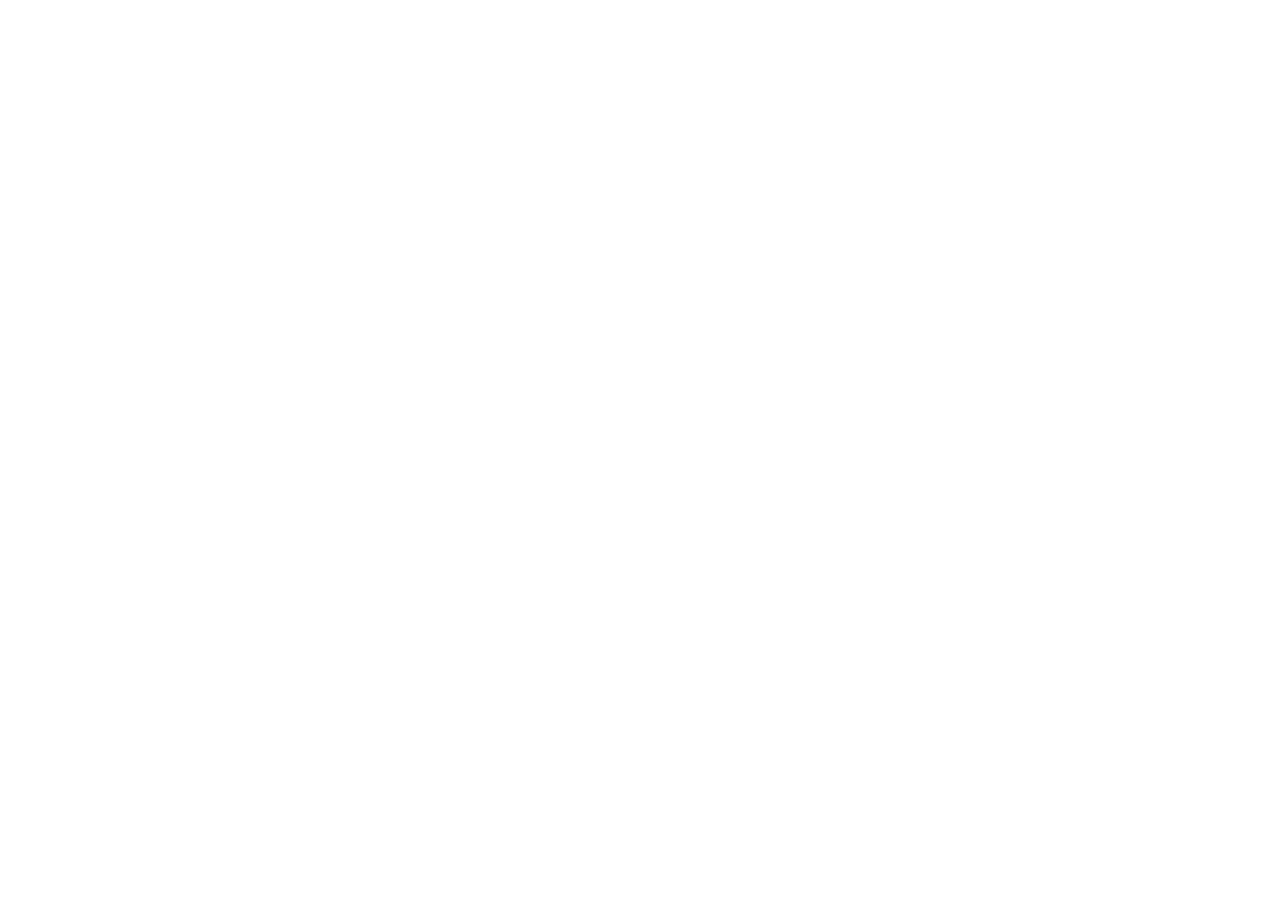
==== bookmarks.html @ f460e65a "Added files" ====
<!DOCTYPE html>
<html lang="en">
<head>
    <meta charset="UTF-8">
    <meta name="viewport" content="width=device-width, initial-scale=1.0">
    <title>Bookmarks</title>
</head>
<body>
    <header></header>
    <main></main>
    <footer></footer>
</body>
</html>
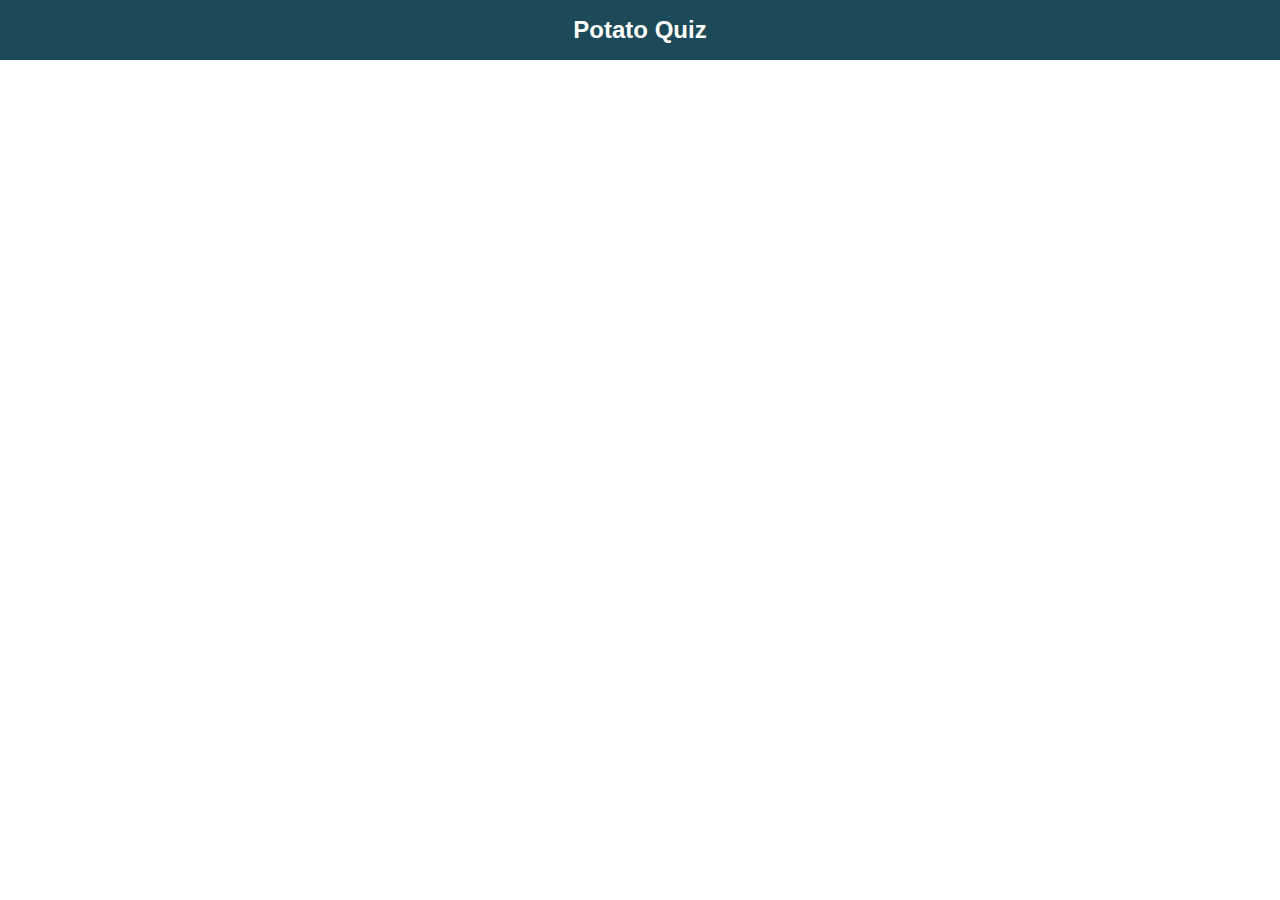
==== commit 2853e9ab: "Added Header" ====
--- a/bookmarks.html
+++ b/bookmarks.html
@@ -3,10 +3,13 @@
 <head>
     <meta charset="UTF-8">
     <meta name="viewport" content="width=device-width, initial-scale=1.0">
+    <link rel="stylesheet" href="./css/styles.css">
     <title>Bookmarks</title>
 </head>
 <body>
-    <header></header>
+    <header>
+        <h1>Potato Quiz</h1>
+    </header>
     <main></main>
     <footer></footer>
 </body>
--- a/css/styles.css
+++ b/css/styles.css
@@ -0,0 +1,15 @@
+@import "./header.css";
+@import "./main.css";
+@import "./footer.css";
+
+:root {
+    --primary-color: rgb(28, 74, 88);
+    --secondary-color: rgb(28, 74, 88);
+    --light: white;
+    --dark: black;
+}
+
+body {
+    margin: 0;
+    font-family: Verdana, Geneva, Tahoma, sans-serif;
+}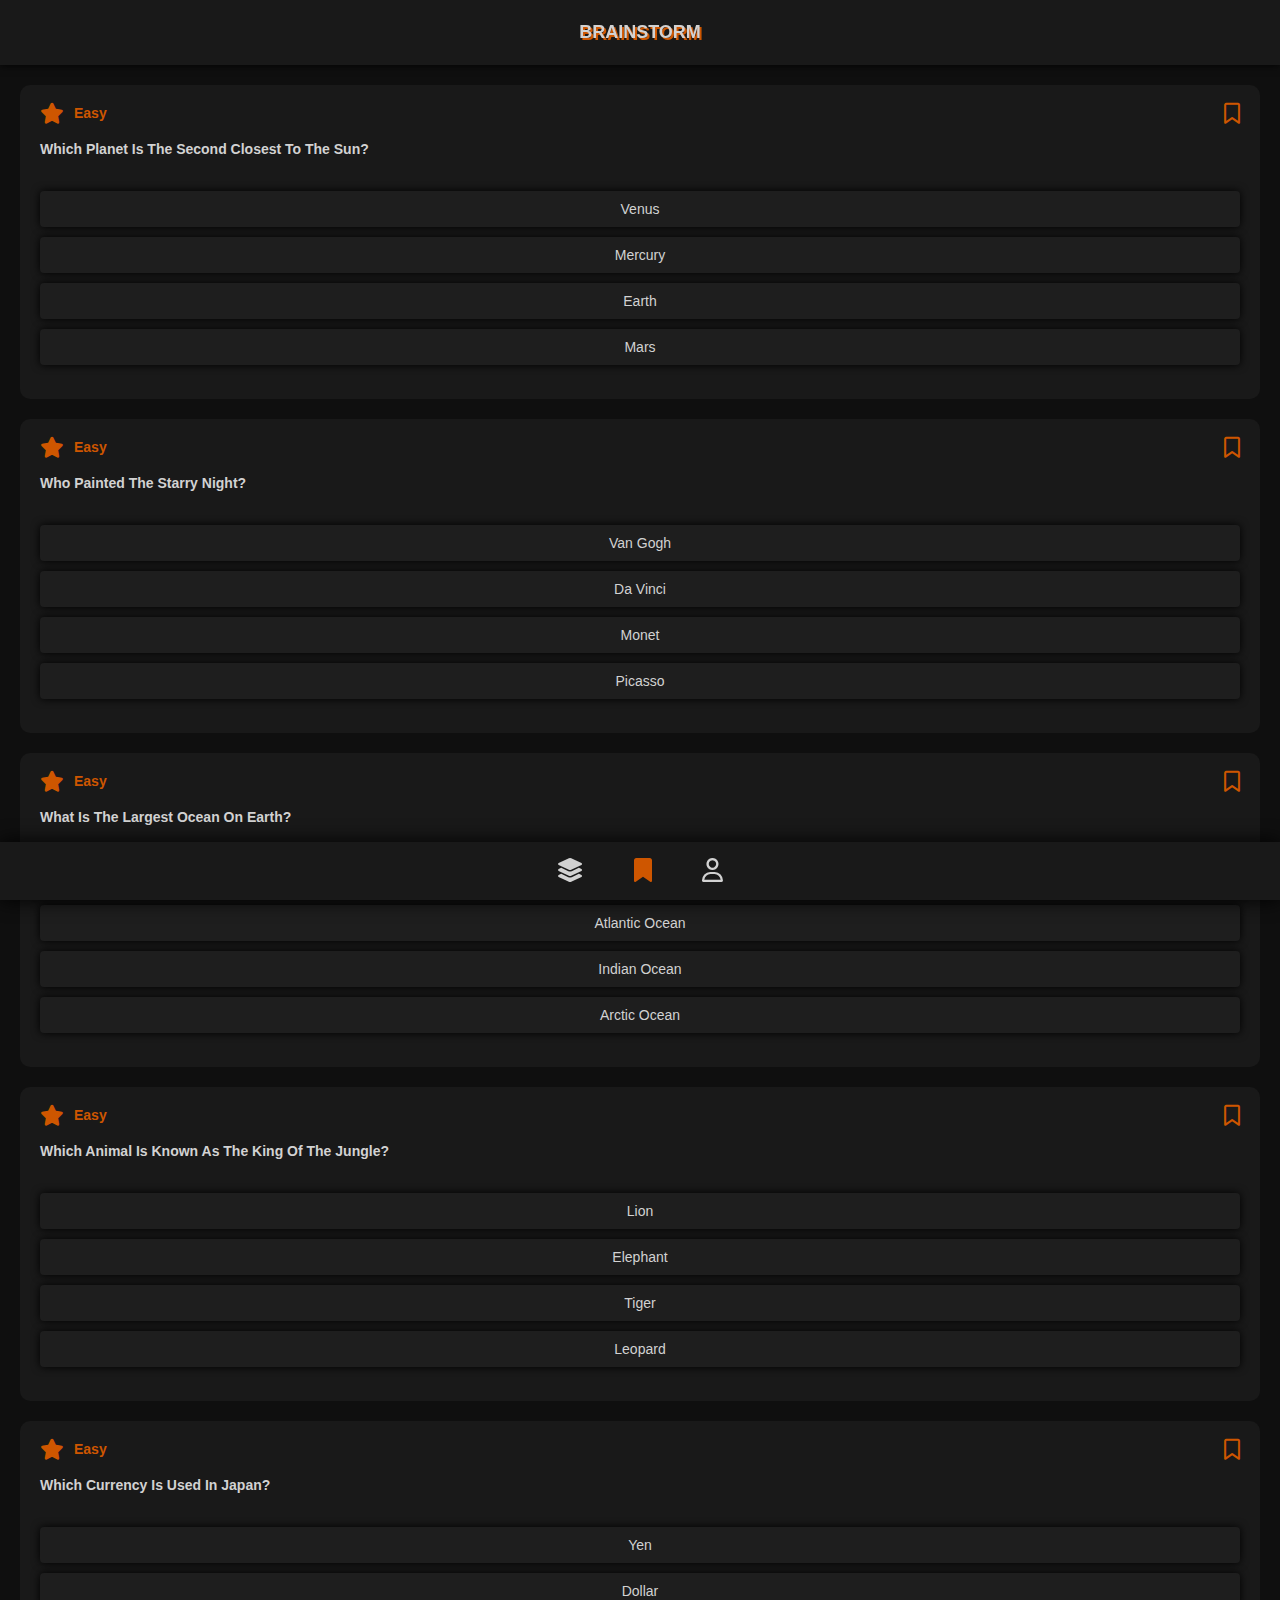
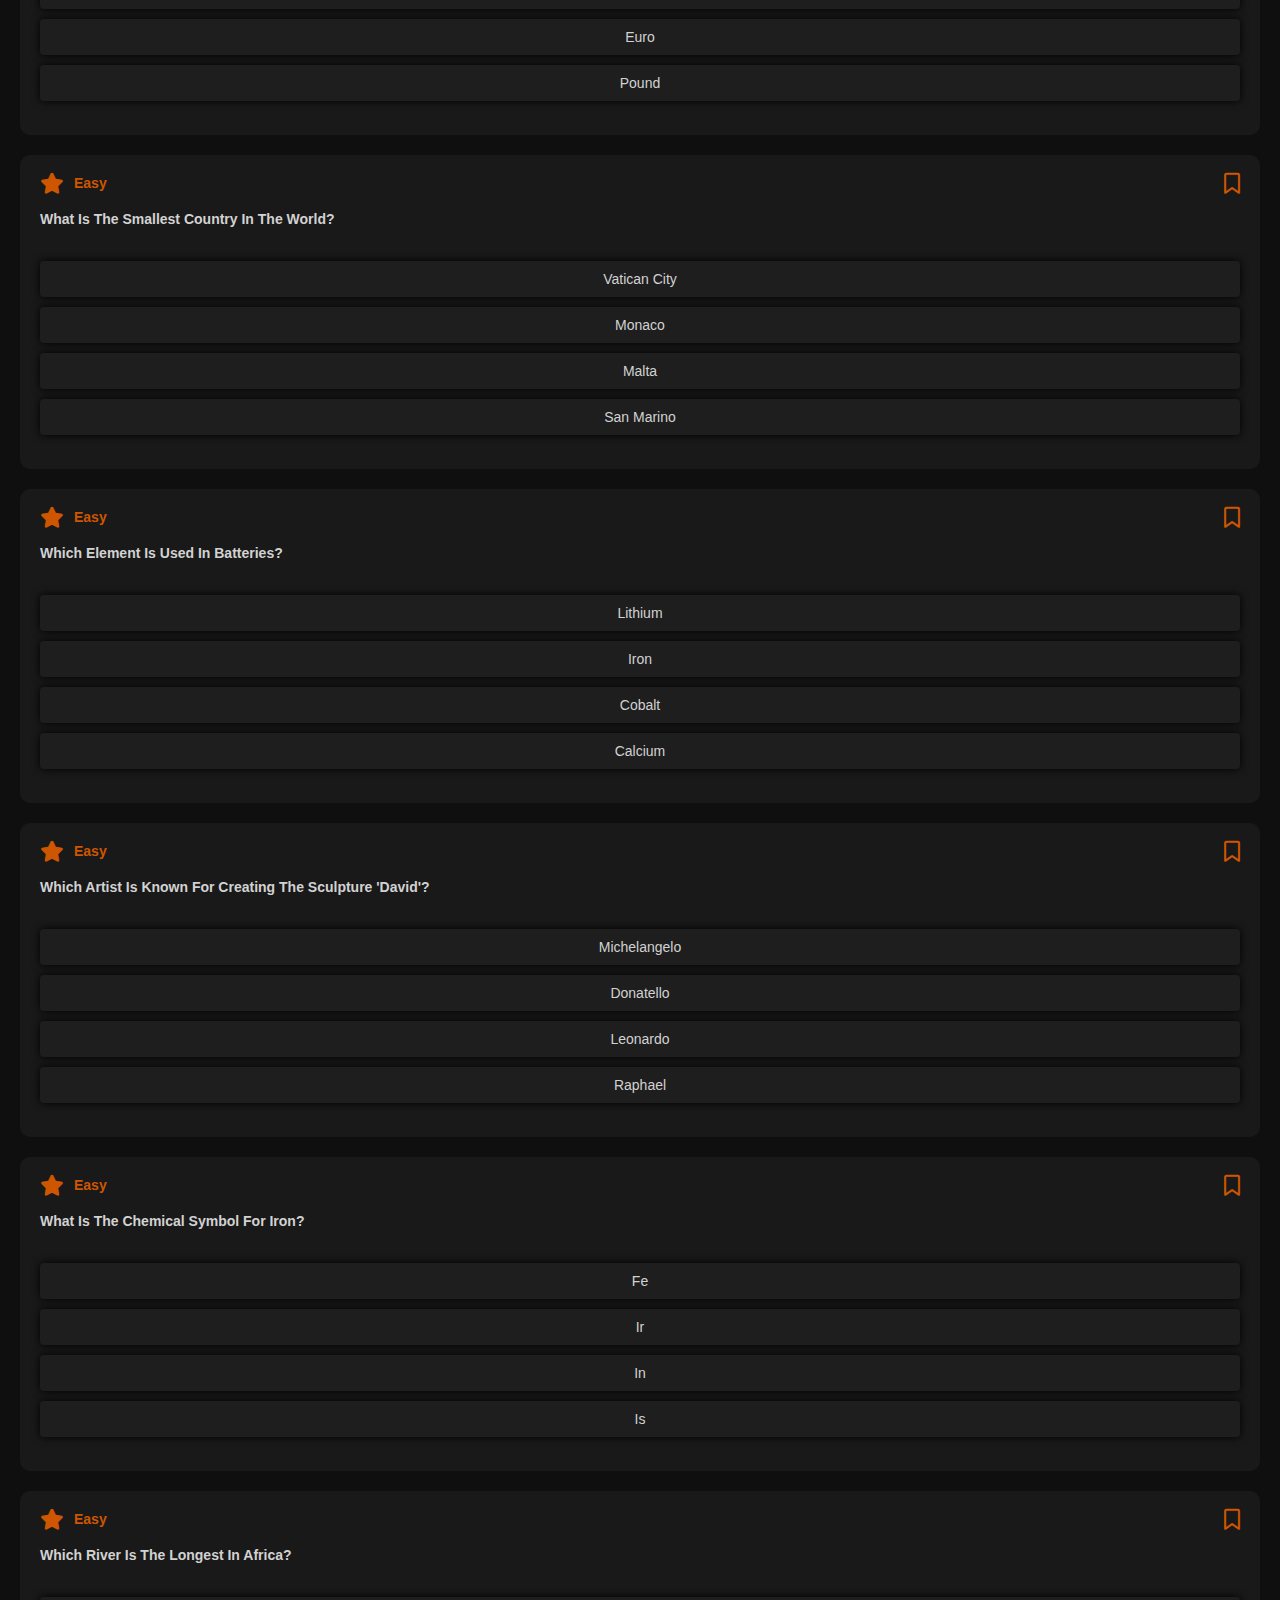
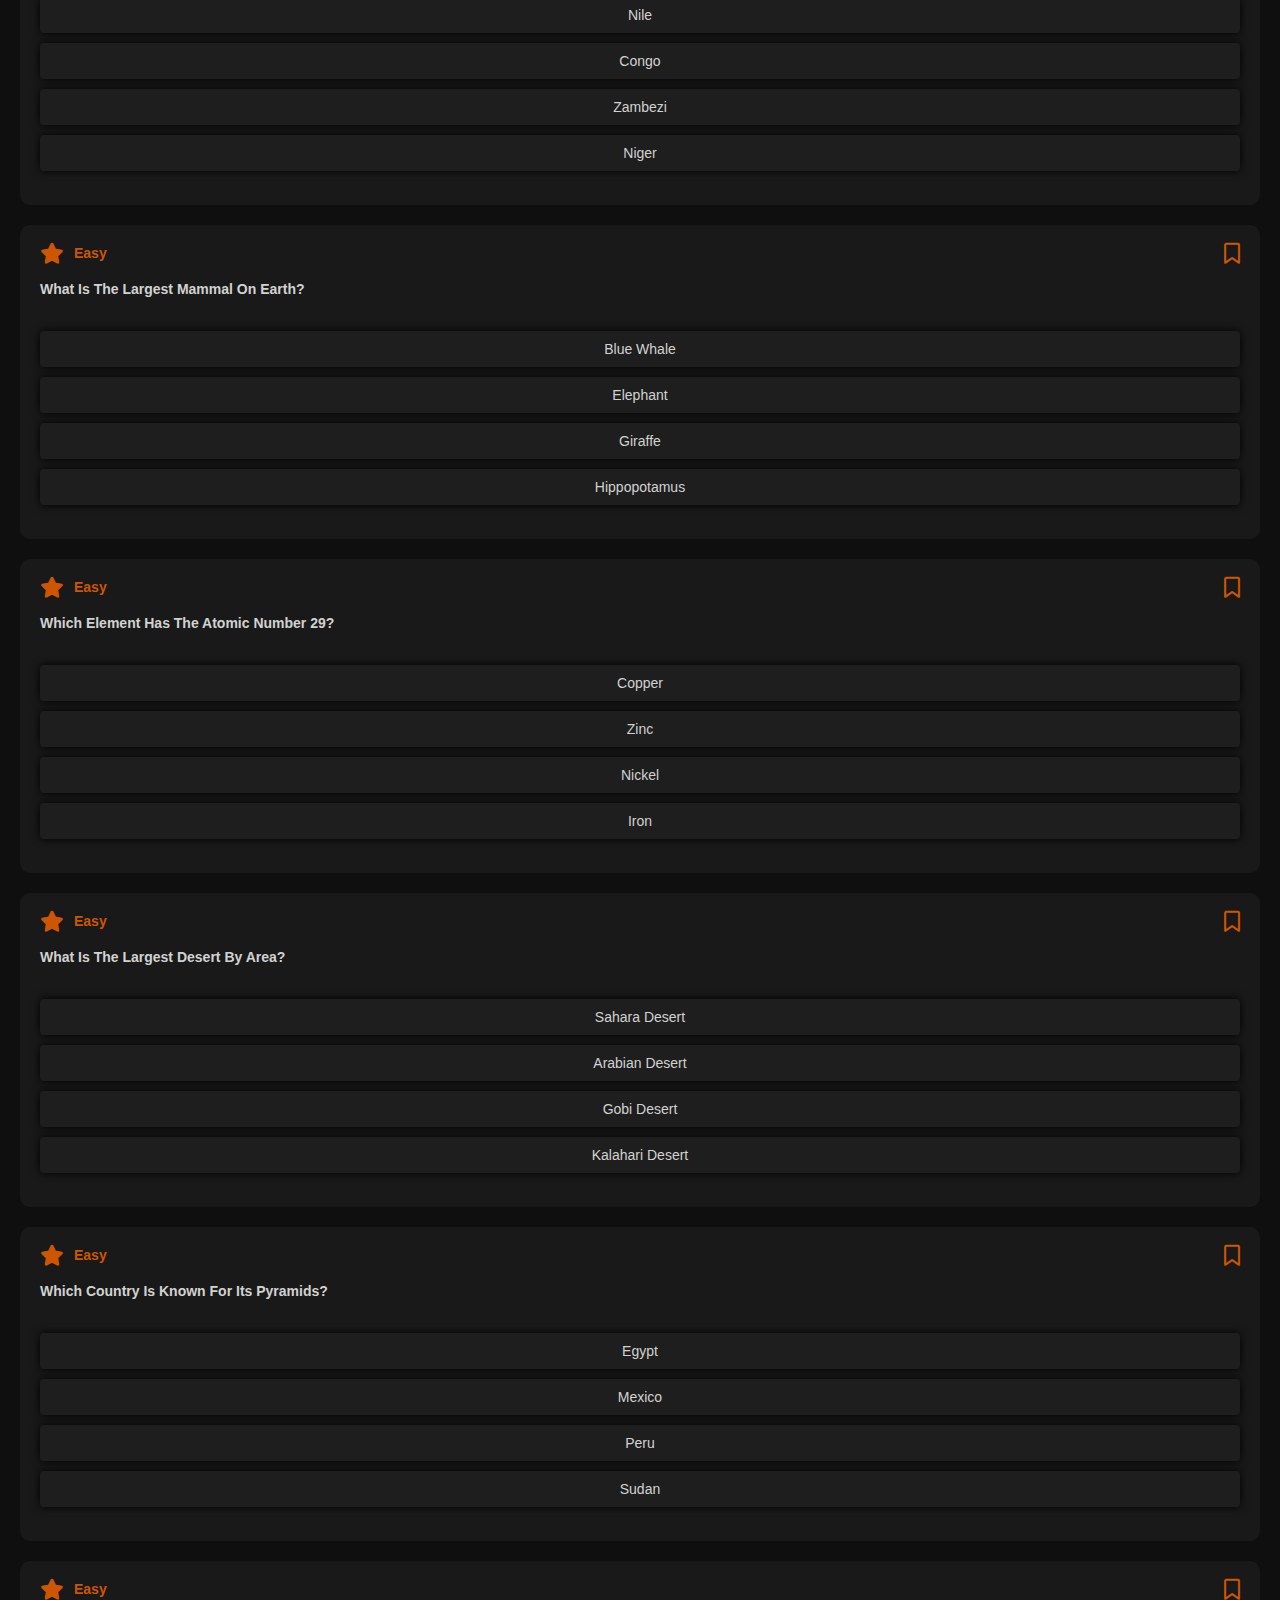
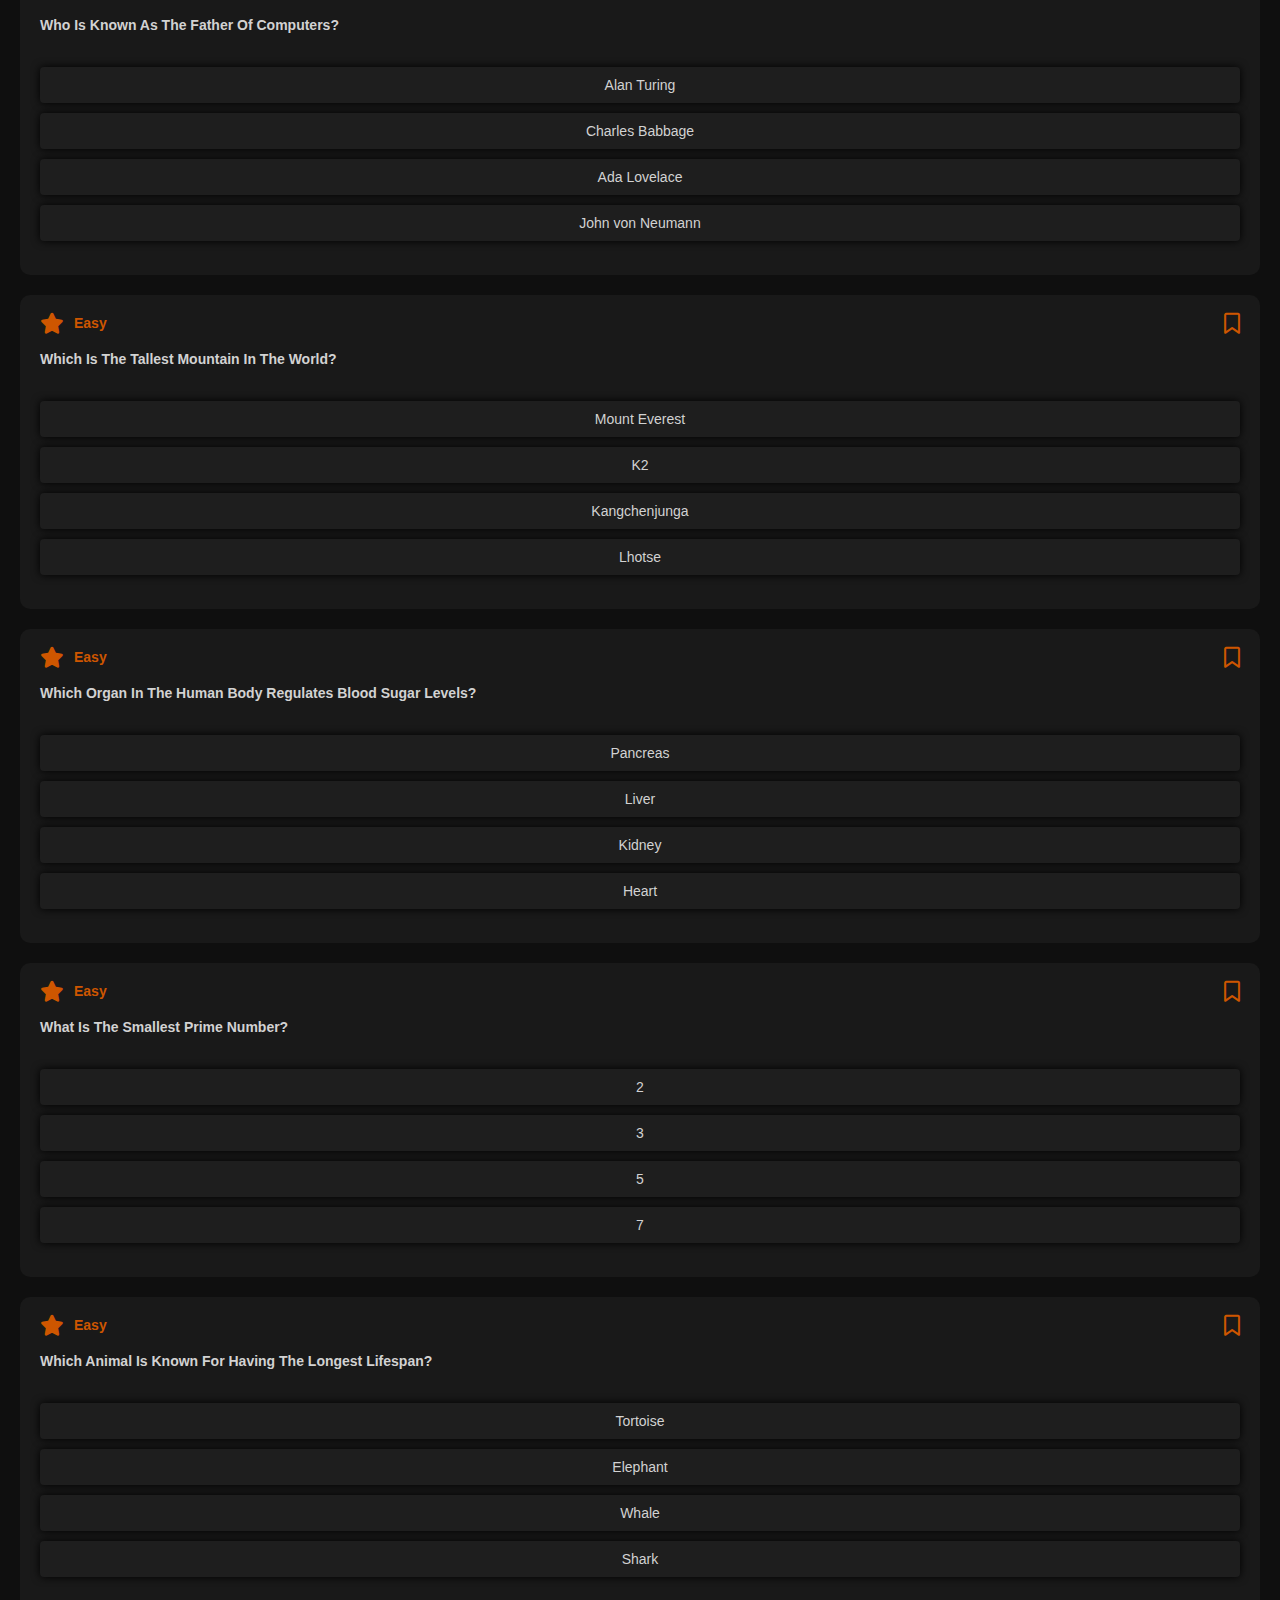
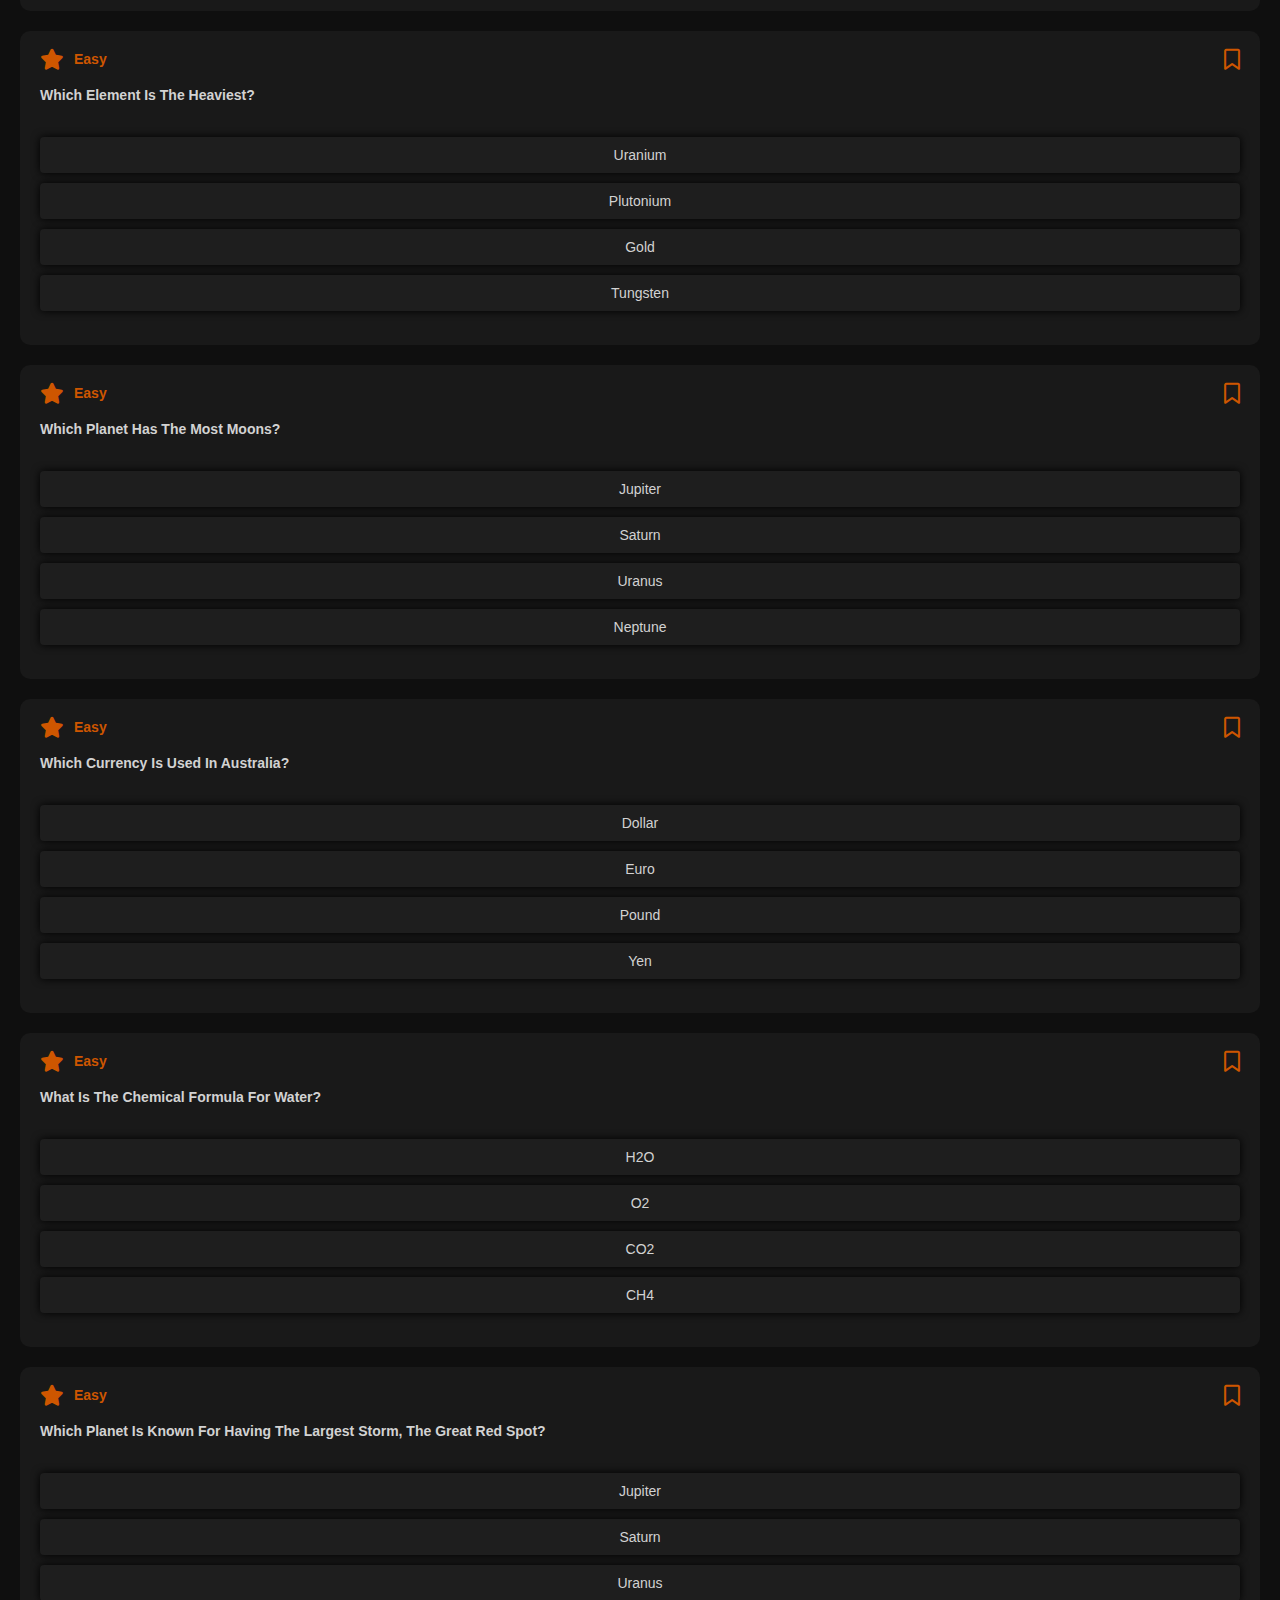
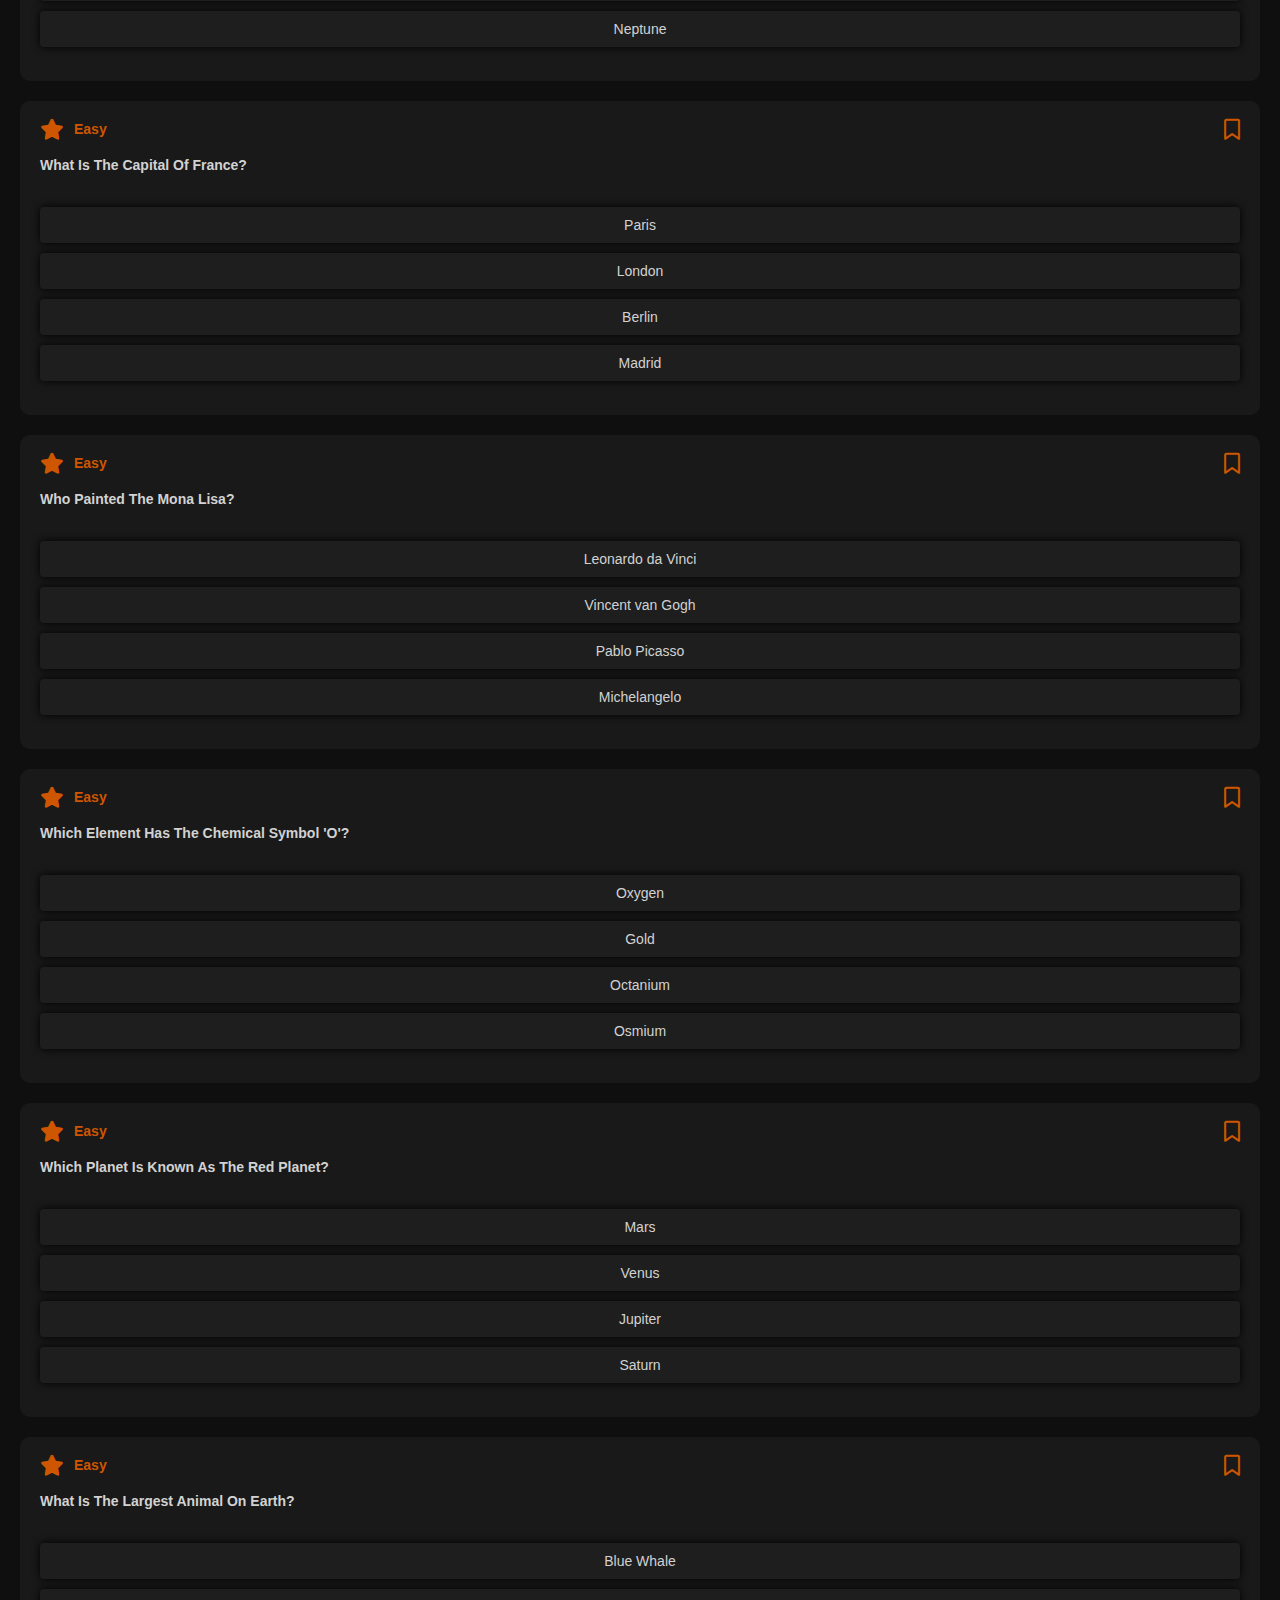
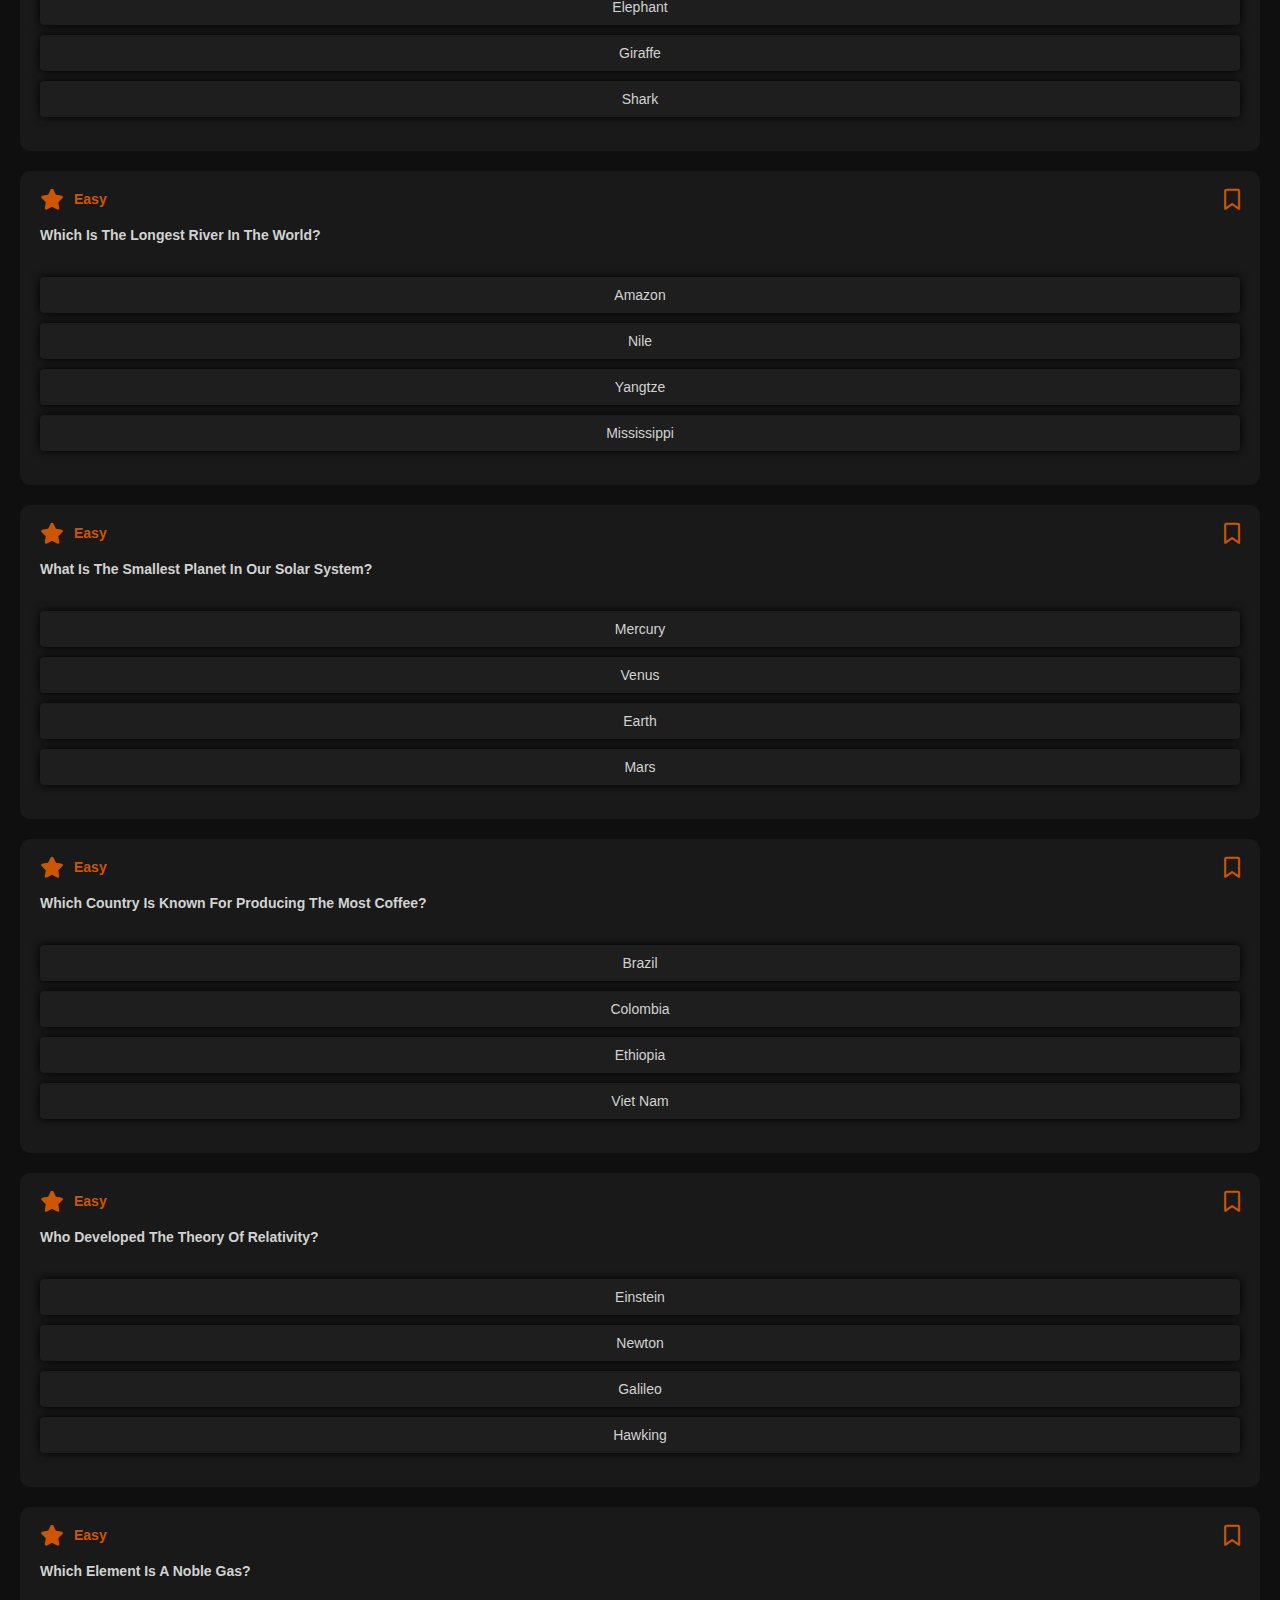
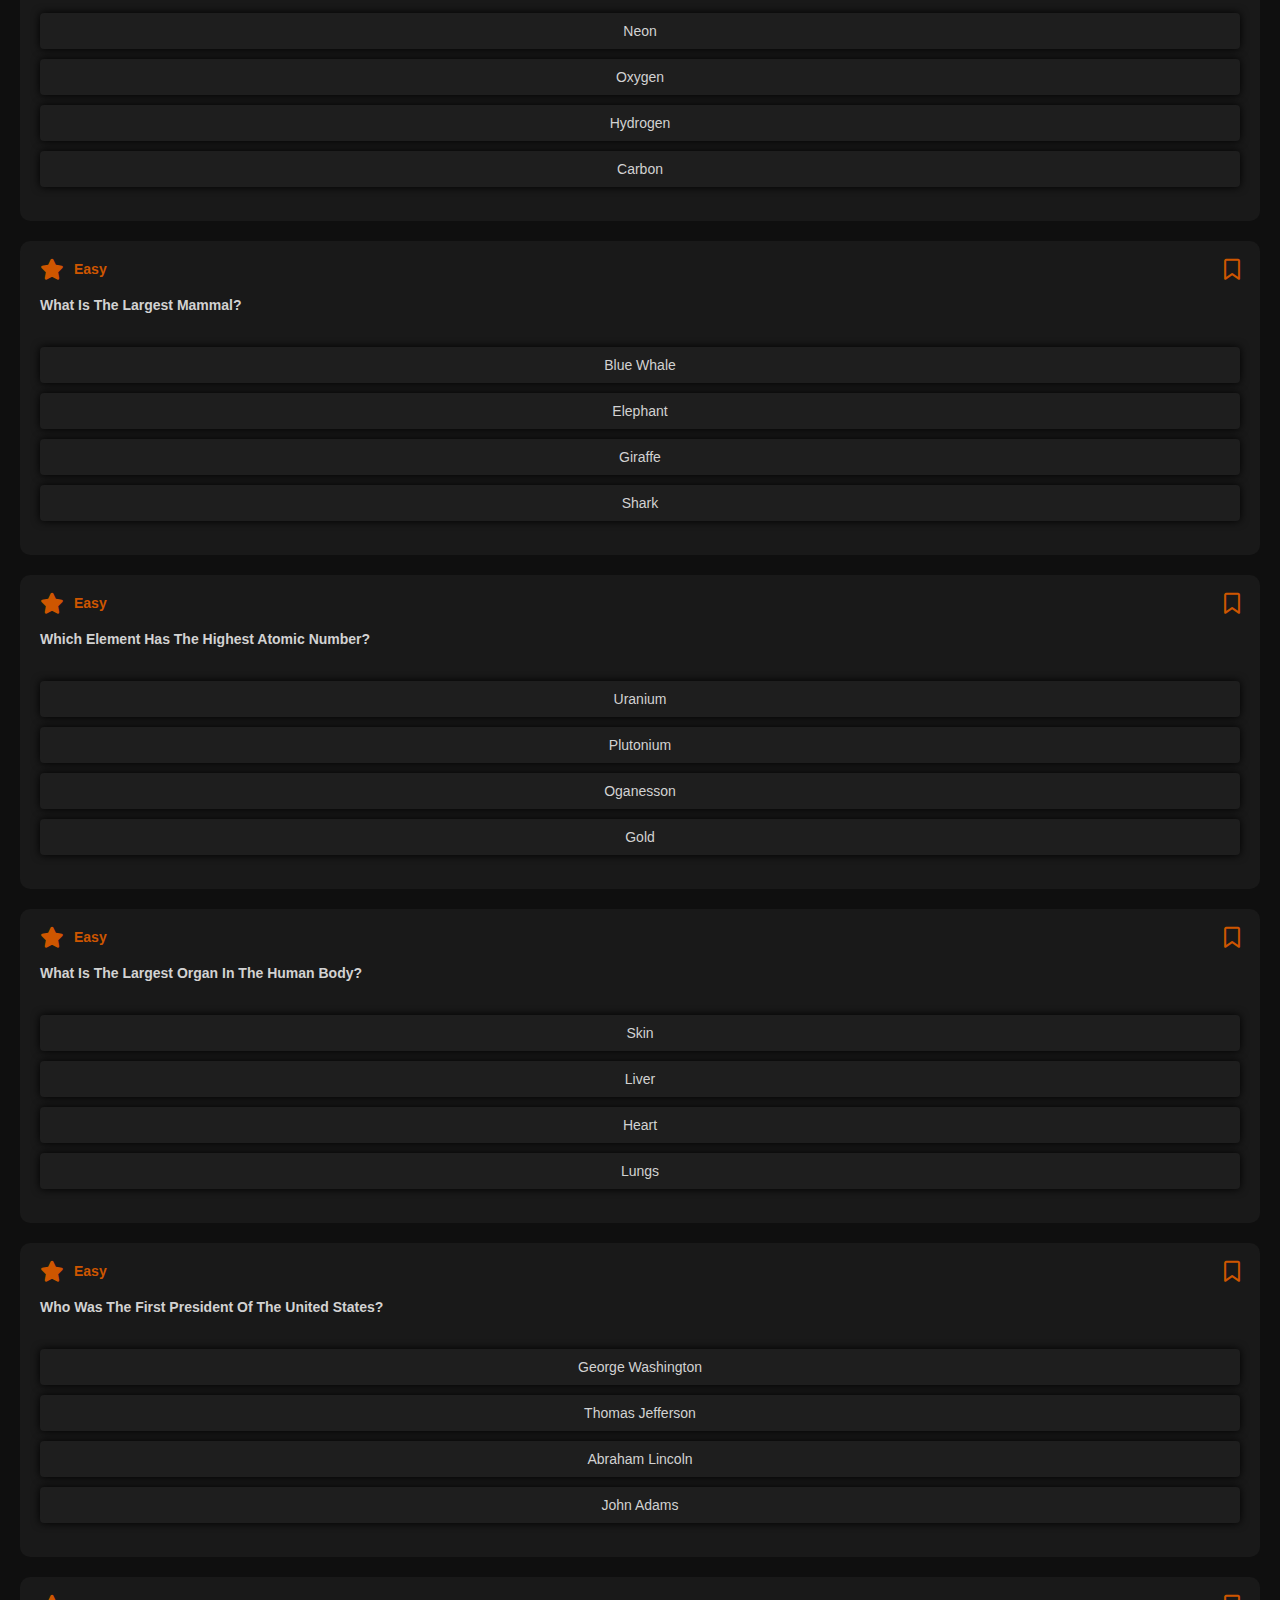
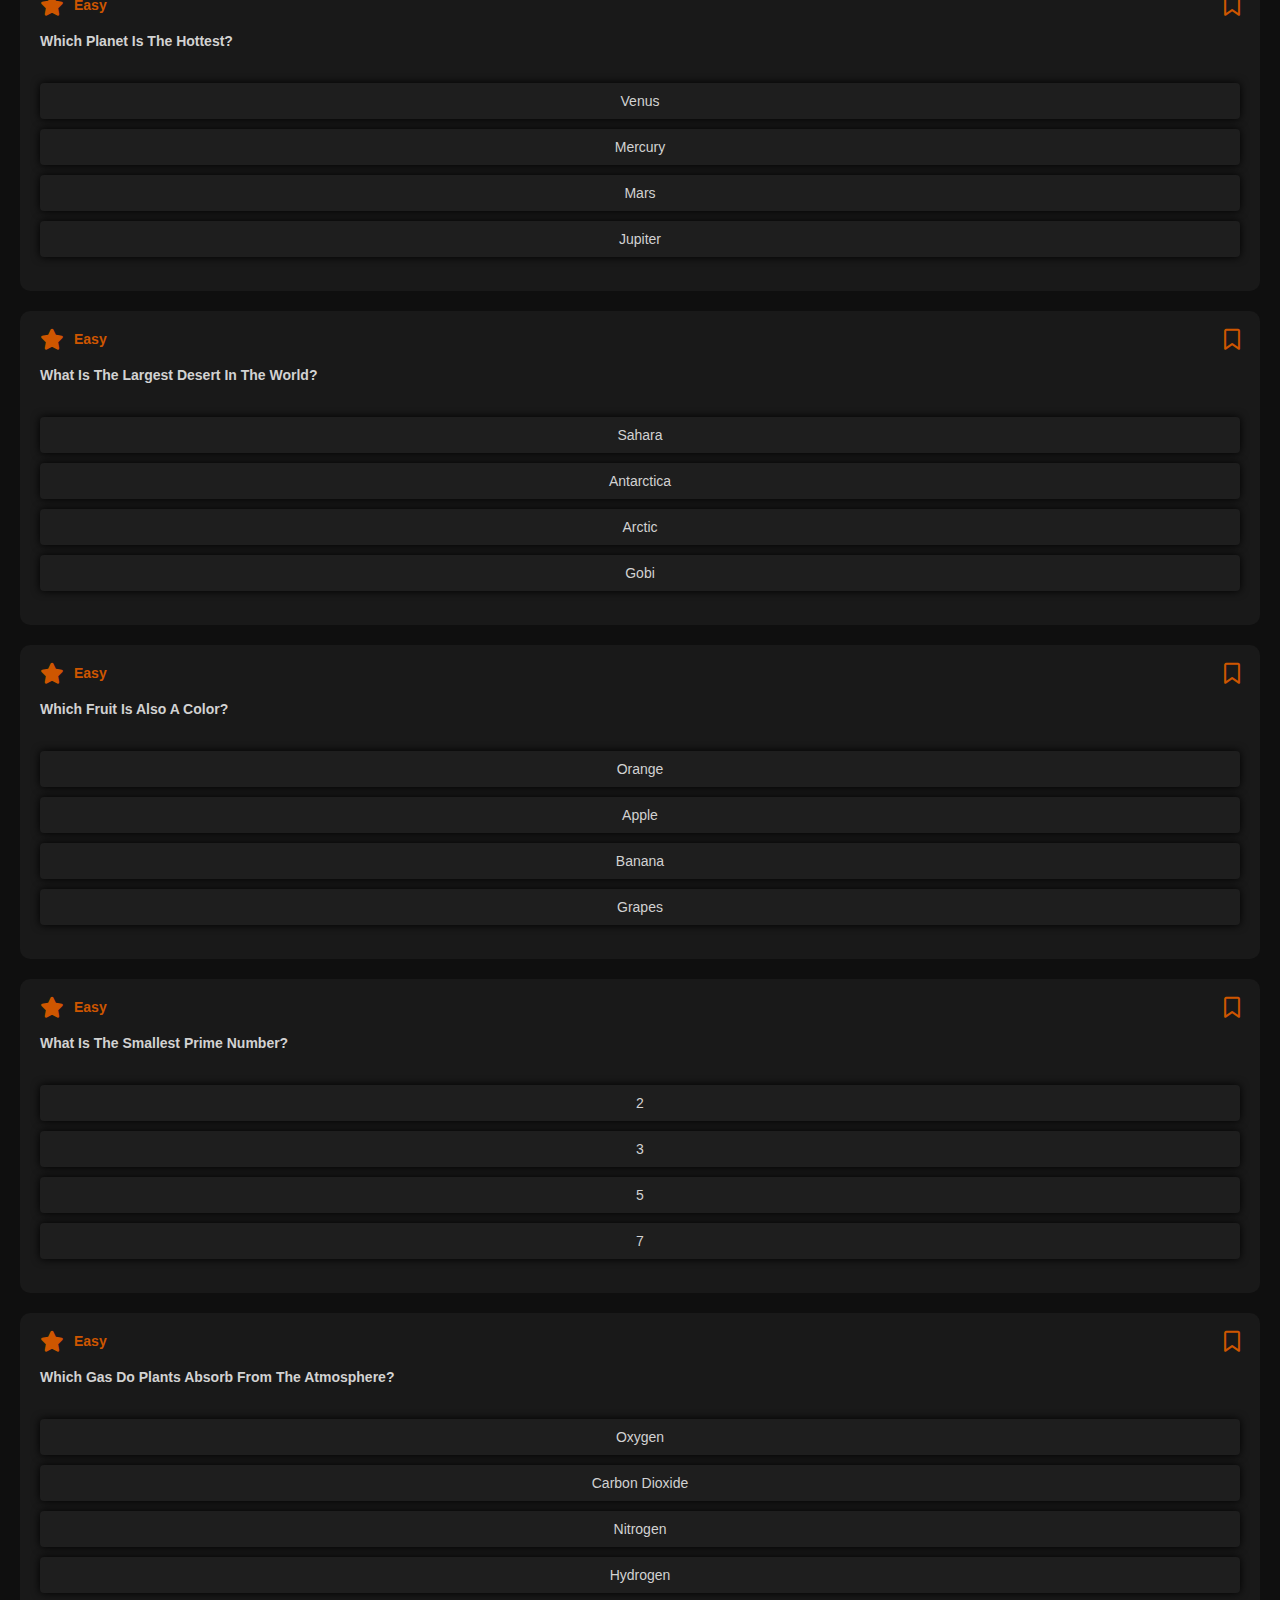
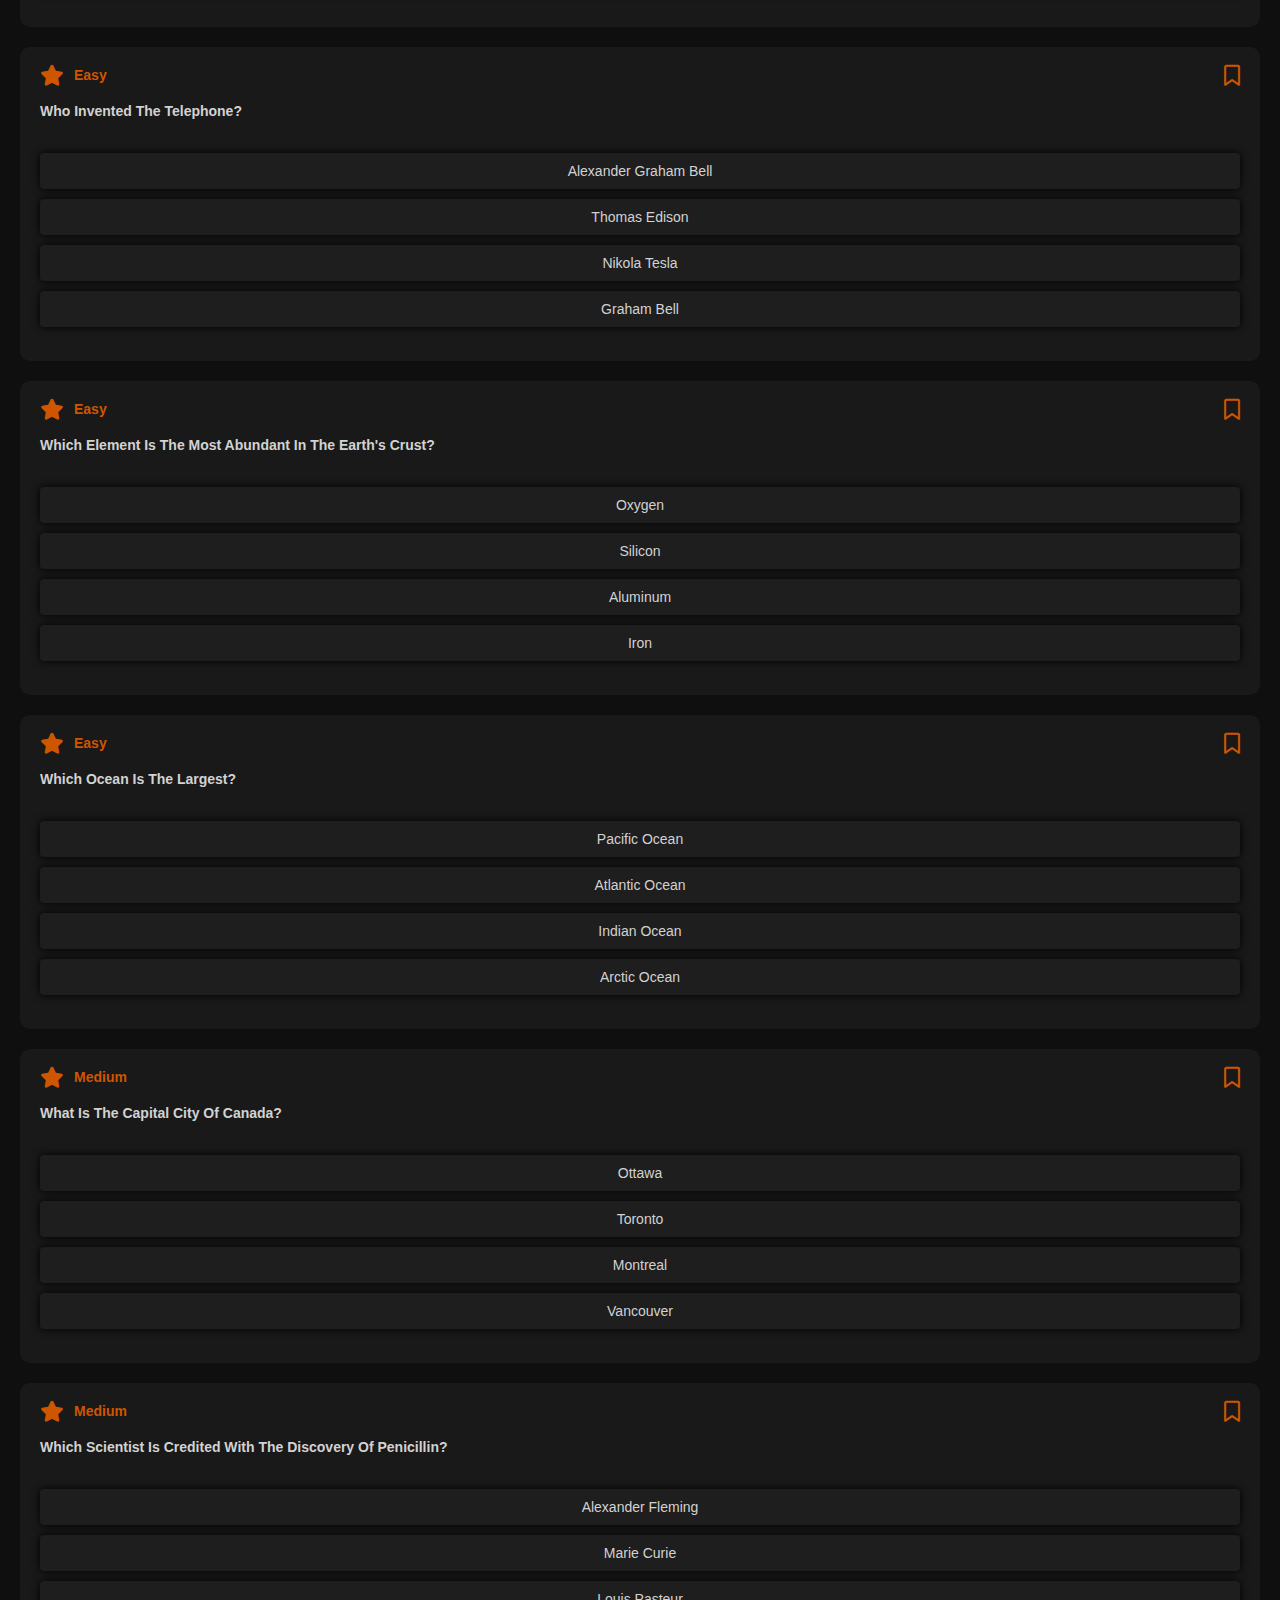
==== commit fbad0119: "Updated css" ====
--- a/bookmarks.html
+++ b/bookmarks.html
@@ -3,14 +3,141 @@
 <head>
     <meta charset="UTF-8">
     <meta name="viewport" content="width=device-width, initial-scale=1.0">
-    <link rel="stylesheet" href="./css/styles.css">
-    <title>Bookmarks</title>
+    <link href="https://cdnjs.cloudflare.com/ajax/libs/font-awesome/6.5.0/css/all.min.css" rel="stylesheet">
+    <link rel="stylesheet" href="./styles.css">
+    <title>Potato Quiz</title>
 </head>
+
 <body>
     <header>
-        <h1>Potato Quiz</h1>
+        <h1>Brainstorm</h1>
     </header>
-    <main></main>
-    <footer></footer>
+    <main>
+        <section class="card">
+            <h2 class="card-title">Which potato dish is the most popular worldwide?</h2>
+            <p class="card-bookmark-button">
+                <i class="fa-regular fa-bookmark fa-2x" style="color: #ffffff;"></i>
+            </p>
+            <ul class="card-answers">
+                <li class="answer">Mashed Potatoes</li>
+                <li class="answer">French Fries</li>
+                <li class="answer">Baked Potatoes</li>
+                <li class="answer">Potato Salad</li>
+            </ul>
+            <p class="correct-answer">French Fries</p>
+            <p class="card-answer-button">Show Answer</p>
+        </section>
+        
+        <section class="card">
+            <h2 class="card-title">What is the largest type of potato grown?</h2>
+            <p class="card-bookmark-button">
+                <i class="fa-regular fa-bookmark fa-2x" style="color: #ffffff;"></i>
+            </p>
+            <ul class="card-answers">
+                <li class="answer">King Edward</li>
+                <li class="answer">Russet</li>
+                <li class="answer">Yukon Gold</li>
+                <li class="answer">Sweet Potato</li>
+            </ul>
+            <p class="correct-answer">Russet</p>
+            <p class="card-answer-button">Show Answer</p>
+        </section>
+        
+        <section class="card">
+            <h2 class="card-title">Which country consumes the most potatoes per person?</h2>
+            <p class="card-bookmark-button">
+                <i class="fa-regular fa-bookmark fa-2x" style="color: #ffffff;"></i>
+            </p>
+            <ul class="card-answers">
+                <li class="answer">China</li>
+                <li class="answer">Germany</li>
+                <li class="answer">Belarus</li>
+                <li class="answer">United States</li>
+            </ul>
+            <p class="correct-answer">Belarus</p>
+            <p class="card-answer-button">Show Answer</p>
+        </section>
+        
+        <section class="card">
+            <h2 class="card-title">What is a potato's primary nutrient?</h2>
+            <p class="card-bookmark-button">
+                <i class="fa-regular fa-bookmark fa-2x" style="color: #ffffff;"></i>
+            </p>
+            <ul class="card-answers">
+                <li class="answer">Carbohydrates</li>
+                <li class="answer">Protein</li>
+                <li class="answer">Fats</li>
+                <li class="answer">Vitamins</li>
+            </ul>
+            <p class="correct-answer">Carbohydrates</p>
+            <p class="card-answer-button">Show Answer</p>
+        </section>
+        
+        <section class="card">
+            <h2 class="card-title">How long does it take to grow a potato?</h2>
+            <p class="card-bookmark-button">
+                <i class="fa-regular fa-bookmark fa-2x" style="color: #ffffff;"></i>
+            </p>
+            <ul class="card-answers">
+                <li class="answer">30 days</li>
+                <li class="answer">60-90 days</li>
+                <li class="answer">120 days</li>
+                <li class="answer">6 months</li>
+            </ul>
+            <p class="correct-answer">60-90 days</p>
+            <p class="card-answer-button">Show Answer</p>
+        </section>
+        
+        <section class="card">
+            <h2 class="card-title">What percentage of a potato is water?</h2>
+            <p class="card-bookmark-button">
+                <i class="fa-regular fa-bookmark fa-2x" style="color: #ffffff;"></i>
+            </p>
+            <ul class="card-answers">
+                <li class="answer">50%</li>
+                <li class="answer">60%</li>
+                <li class="answer">70%</li>
+                <li class="answer">80%</li>
+            </ul>
+            <p class="correct-answer">80%</p>
+            <p class="card-answer-button">Show Answer</p>
+        </section>
+        
+        <section class="card">
+            <h2 class="card-title">What is the name of the world's largest potato statue?</h2>
+            <p class="card-bookmark-button">
+                <i class="fa-regular fa-bookmark fa-2x" style="color: #ffffff;"></i>
+            </p>
+            <ul class="card-answers">
+                <li class="answer">Big Spud</li>
+                <li class="answer">Mr. Potato</li>
+                <li class="answer">Giant Tater</li>
+                <li class="answer">Idaho King</li>
+            </ul>
+            <p class="correct-answer">Big Spud</p>
+            <p class="card-answer-button">Show Answer</p>
+        </section>
+        
+        <section class="card">
+            <h2 class="card-title">What color are the flowers on a potato plant?</h2>
+            <p class="card-bookmark-button">
+                <i class="fa-regular fa-bookmark fa-2x" style="color: #ffffff;"></i>
+            </p>
+            <ul class="card-answers">
+                <li class="answer">Yellow</li>
+                <li class="answer">White</li>
+                <li class="answer">Purple</li>
+                <li class="answer">Both White and Purple</li>
+            </ul>
+            <p class="correct-answer">Both White and Purple</p>
+            <p class="card-answer-button">Show Answer</p>
+        </section>
+    </main>
+    <footer>
+        <a href="./index.html"><i class="fa-solid fa-layer-group fa-xl" style="color: var(--light);"></i></a>
+        <a><i class="fa-solid fa-bookmark fa-xl" style="color: var(--primary-color);"></i></a>
+        <a href="./profile.html"><i class="fa-regular fa-user fa-xl" style="color: var(--light)"></i></a>
+    </footer>
 </body>
-</html>+<script src="./index.js"></script>
+</html>
--- a/styles.css
+++ b/styles.css
@@ -0,0 +1,5 @@
+@import "./global.css";
+
+@import "./components/header.css";
+@import "./components/card.css";
+@import "./components/footer.css";
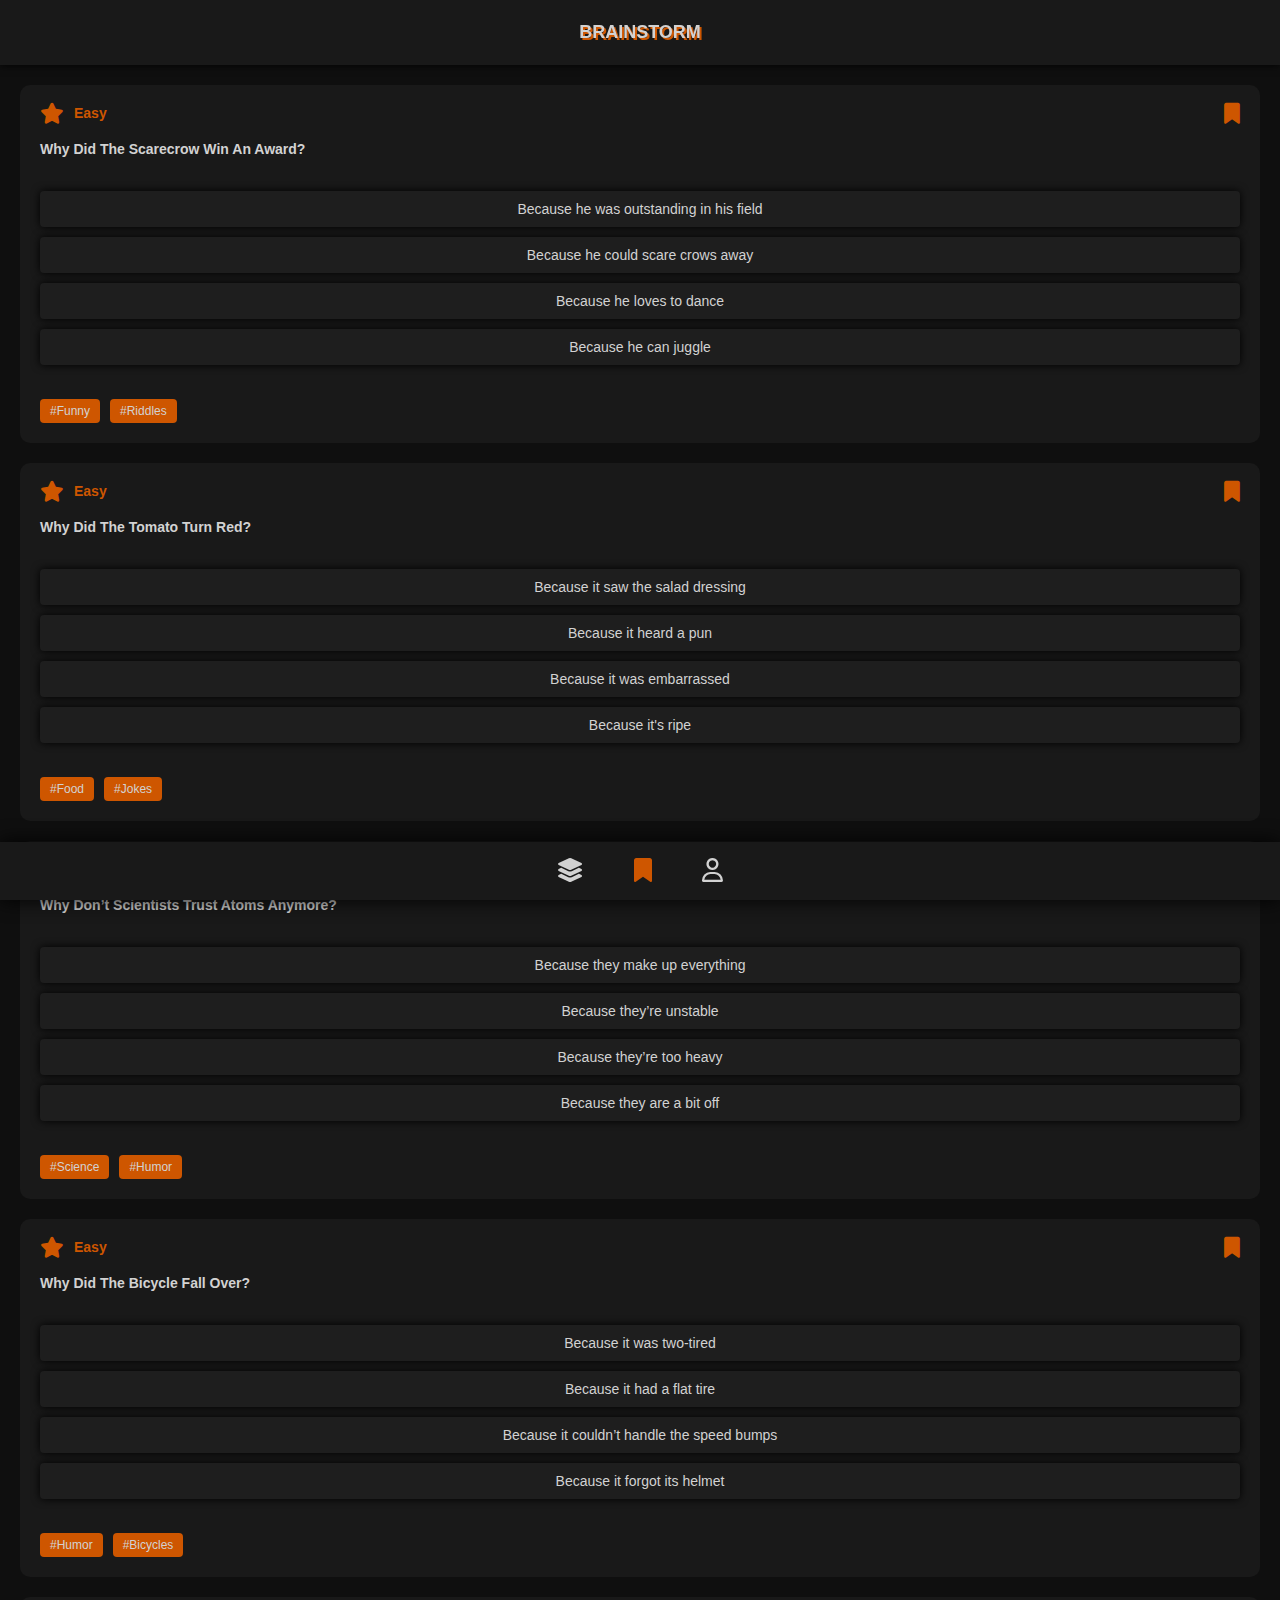
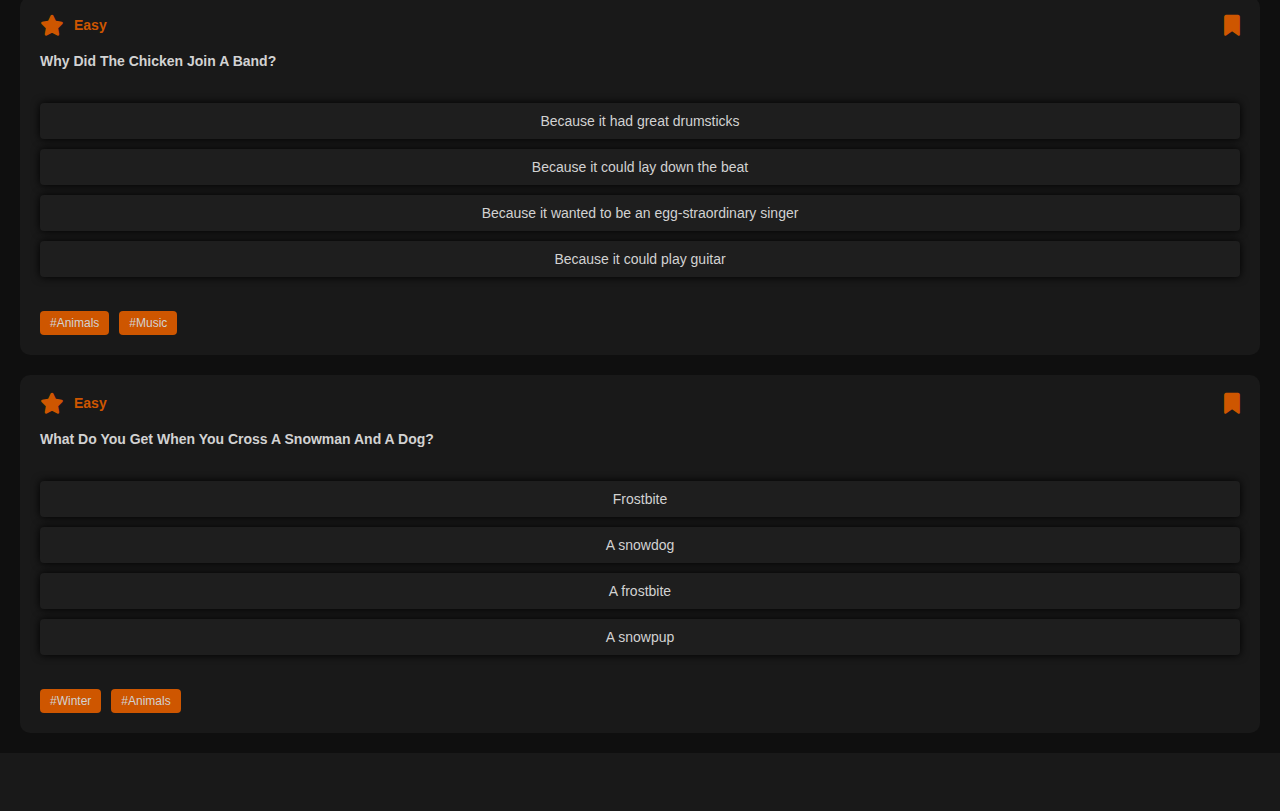
==== commit f2f42df3: "Clean Up" ====
--- a/bookmarks.html
+++ b/bookmarks.html
@@ -1,143 +1,314 @@
 <!DOCTYPE html>
 <html lang="en">
-<head>
-    <meta charset="UTF-8">
-    <meta name="viewport" content="width=device-width, initial-scale=1.0">
-    <link href="https://cdnjs.cloudflare.com/ajax/libs/font-awesome/6.5.0/css/all.min.css" rel="stylesheet">
-    <link rel="stylesheet" href="./styles.css">
-    <title>Potato Quiz</title>
-</head>
-
-<body>
+  <head>
+    <meta charset="UTF-8" />
+    <meta name="viewport" content="width=device-width, initial-scale=1.0" />
+    <link
+      href="https://cdnjs.cloudflare.com/ajax/libs/font-awesome/6.5.0/css/all.min.css"
+      rel="stylesheet"
+    />
+    <link rel="stylesheet" href="./styles.css" />
+    <title>Brainstorm</title>
+  </head>
+
+  <body>
     <header>
-        <h1>Brainstorm</h1>
+      <h1>Brainstorm</h1>
     </header>
     <main>
-        <section class="card">
-            <h2 class="card-title">Which potato dish is the most popular worldwide?</h2>
-            <p class="card-bookmark-button">
-                <i class="fa-regular fa-bookmark fa-2x" style="color: #ffffff;"></i>
-            </p>
-            <ul class="card-answers">
-                <li class="answer">Mashed Potatoes</li>
-                <li class="answer">French Fries</li>
-                <li class="answer">Baked Potatoes</li>
-                <li class="answer">Potato Salad</li>
-            </ul>
-            <p class="correct-answer">French Fries</p>
-            <p class="card-answer-button">Show Answer</p>
-        </section>
-        
-        <section class="card">
-            <h2 class="card-title">What is the largest type of potato grown?</h2>
-            <p class="card-bookmark-button">
-                <i class="fa-regular fa-bookmark fa-2x" style="color: #ffffff;"></i>
-            </p>
-            <ul class="card-answers">
-                <li class="answer">King Edward</li>
-                <li class="answer">Russet</li>
-                <li class="answer">Yukon Gold</li>
-                <li class="answer">Sweet Potato</li>
-            </ul>
-            <p class="correct-answer">Russet</p>
-            <p class="card-answer-button">Show Answer</p>
-        </section>
-        
-        <section class="card">
-            <h2 class="card-title">Which country consumes the most potatoes per person?</h2>
-            <p class="card-bookmark-button">
-                <i class="fa-regular fa-bookmark fa-2x" style="color: #ffffff;"></i>
-            </p>
-            <ul class="card-answers">
-                <li class="answer">China</li>
-                <li class="answer">Germany</li>
-                <li class="answer">Belarus</li>
-                <li class="answer">United States</li>
-            </ul>
-            <p class="correct-answer">Belarus</p>
-            <p class="card-answer-button">Show Answer</p>
-        </section>
-        
-        <section class="card">
-            <h2 class="card-title">What is a potato's primary nutrient?</h2>
-            <p class="card-bookmark-button">
-                <i class="fa-regular fa-bookmark fa-2x" style="color: #ffffff;"></i>
-            </p>
-            <ul class="card-answers">
-                <li class="answer">Carbohydrates</li>
-                <li class="answer">Protein</li>
-                <li class="answer">Fats</li>
-                <li class="answer">Vitamins</li>
-            </ul>
-            <p class="correct-answer">Carbohydrates</p>
-            <p class="card-answer-button">Show Answer</p>
-        </section>
-        
-        <section class="card">
-            <h2 class="card-title">How long does it take to grow a potato?</h2>
-            <p class="card-bookmark-button">
-                <i class="fa-regular fa-bookmark fa-2x" style="color: #ffffff;"></i>
-            </p>
-            <ul class="card-answers">
-                <li class="answer">30 days</li>
-                <li class="answer">60-90 days</li>
-                <li class="answer">120 days</li>
-                <li class="answer">6 months</li>
-            </ul>
-            <p class="correct-answer">60-90 days</p>
-            <p class="card-answer-button">Show Answer</p>
-        </section>
-        
-        <section class="card">
-            <h2 class="card-title">What percentage of a potato is water?</h2>
-            <p class="card-bookmark-button">
-                <i class="fa-regular fa-bookmark fa-2x" style="color: #ffffff;"></i>
-            </p>
-            <ul class="card-answers">
-                <li class="answer">50%</li>
-                <li class="answer">60%</li>
-                <li class="answer">70%</li>
-                <li class="answer">80%</li>
-            </ul>
-            <p class="correct-answer">80%</p>
-            <p class="card-answer-button">Show Answer</p>
-        </section>
-        
-        <section class="card">
-            <h2 class="card-title">What is the name of the world's largest potato statue?</h2>
-            <p class="card-bookmark-button">
-                <i class="fa-regular fa-bookmark fa-2x" style="color: #ffffff;"></i>
-            </p>
-            <ul class="card-answers">
-                <li class="answer">Big Spud</li>
-                <li class="answer">Mr. Potato</li>
-                <li class="answer">Giant Tater</li>
-                <li class="answer">Idaho King</li>
-            </ul>
-            <p class="correct-answer">Big Spud</p>
-            <p class="card-answer-button">Show Answer</p>
-        </section>
-        
-        <section class="card">
-            <h2 class="card-title">What color are the flowers on a potato plant?</h2>
-            <p class="card-bookmark-button">
-                <i class="fa-regular fa-bookmark fa-2x" style="color: #ffffff;"></i>
-            </p>
-            <ul class="card-answers">
-                <li class="answer">Yellow</li>
-                <li class="answer">White</li>
-                <li class="answer">Purple</li>
-                <li class="answer">Both White and Purple</li>
-            </ul>
-            <p class="correct-answer">Both White and Purple</p>
-            <p class="card-answer-button">Show Answer</p>
-        </section>
+      <section class="card">
+        <p class="card-bookmark-button">
+          <i
+            class="fa-solid fa-bookmark fa-xl bookmark"
+            aria-label="Bookmark question"
+          ></i>
+        </p>
+        <div class="card-title-wrapper">
+          <i class="fa-solid fa-star fa-xl thumbnail"></i>
+          <h2 class="card-difficulty">Easy</h2>
+        </div>
+        <h2
+          class="card-title"
+          aria-label="Question 1: Why did the scarecrow win an award?"
+        >
+          Why did the scarecrow win an award?
+        </h2>
+        <ul class="card-answers">
+          <li
+            aria-label="Answer 1: Because he was outstanding in his field"
+            class="answer"
+          >
+            Because he was outstanding in his field
+          </li>
+          <li
+            aria-label="Answer 2: Because he could scare crows away"
+            class="answer"
+          >
+            Because he could scare crows away
+          </li>
+          <li aria-label="Answer 3: Because he loves to dance" class="answer">
+            Because he loves to dance
+          </li>
+          <li aria-label="Answer 4: Because he can juggle" class="answer">
+            Because he can juggle
+          </li>
+        </ul>
+        <p
+          class="correct-answer"
+          aria-label="Correct answer: Because he was outstanding in his field"
+        >
+          Because he was outstanding in his field
+        </p>
+        <div class="tags-wrapper">
+          <p class="tag">#Funny</p>
+          <p class="tag">#Riddles</p>
+        </div>
+      </section>
+
+      <section class="card">
+        <p class="card-bookmark-button">
+          <i
+            class="fa-solid fa-bookmark fa-xl bookmark"
+            aria-label="Bookmark question"
+          ></i>
+        </p>
+        <div class="card-title-wrapper">
+          <i class="fa-solid fa-star fa-xl thumbnail"></i>
+          <h2 class="card-difficulty">Easy</h2>
+        </div>
+        <h2
+          class="card-title"
+          aria-label="Question 2: Why did the tomato turn red?"
+        >
+          Why did the tomato turn red?
+        </h2>
+        <ul class="card-answers">
+          <li
+            aria-label="Answer 1: Because it saw the salad dressing"
+            class="answer"
+          >
+            Because it saw the salad dressing
+          </li>
+          <li aria-label="Answer 2: Because it heard a pun" class="answer">
+            Because it heard a pun
+          </li>
+          <li aria-label="Answer 3: Because it was embarrassed" class="answer">
+            Because it was embarrassed
+          </li>
+          <li aria-label="Answer 4: Because it's ripe" class="answer">
+            Because it's ripe
+          </li>
+        </ul>
+        <p
+          class="correct-answer"
+          aria-label="Correct answer: Because it's ripe"
+        >
+          Because it's ripe
+        </p>
+        <div class="tags-wrapper">
+          <p class="tag">#Food</p>
+          <p class="tag">#Jokes</p>
+        </div>
+      </section>
+
+      <section class="card">
+        <p class="card-bookmark-button">
+          <i
+            class="fa-solid fa-bookmark fa-xl bookmark"
+            aria-label="Bookmark question"
+          ></i>
+        </p>
+        <div class="card-title-wrapper">
+          <i class="fa-solid fa-star fa-xl thumbnail"></i>
+          <h2 class="card-difficulty">Easy</h2>
+        </div>
+        <h2
+          class="card-title"
+          aria-label="Question 3: Why don’t scientists trust atoms anymore?"
+        >
+          Why don’t scientists trust atoms anymore?
+        </h2>
+        <ul class="card-answers">
+          <li
+            aria-label="Answer 1: Because they make up everything"
+            class="answer"
+          >
+            Because they make up everything
+          </li>
+          <li aria-label="Answer 2: Because they’re unstable" class="answer">
+            Because they’re unstable
+          </li>
+          <li aria-label="Answer 3: Because they’re too heavy" class="answer">
+            Because they’re too heavy
+          </li>
+          <li aria-label="Answer 4: Because they are a bit off" class="answer">
+            Because they are a bit off
+          </li>
+        </ul>
+        <p
+          class="correct-answer"
+          aria-label="Correct answer: Because they’re unstable"
+        >
+          Because they’re unstable
+        </p>
+        <div class="tags-wrapper">
+          <p class="tag">#Science</p>
+          <p class="tag">#Humor</p>
+        </div>
+      </section>
+
+      <section class="card">
+        <p class="card-bookmark-button">
+          <i
+            class="fa-solid fa-bookmark fa-xl bookmark"
+            aria-label="Bookmark question"
+          ></i>
+        </p>
+        <div class="card-title-wrapper">
+          <i class="fa-solid fa-star fa-xl thumbnail"></i>
+          <h2 class="card-difficulty">Easy</h2>
+        </div>
+        <h2
+          class="card-title"
+          aria-label="Question 4: Why did the bicycle fall over?"
+        >
+          Why did the bicycle fall over?
+        </h2>
+        <ul class="card-answers">
+          <li aria-label="Answer 1: Because it was two-tired" class="answer">
+            Because it was two-tired
+          </li>
+          <li aria-label="Answer 2: Because it had a flat tire" class="answer">
+            Because it had a flat tire
+          </li>
+          <li
+            aria-label="Answer 3: Because it couldn’t handle the speed bumps"
+            class="answer"
+          >
+            Because it couldn’t handle the speed bumps
+          </li>
+          <li
+            aria-label="Answer 4: Because it forgot its helmet"
+            class="answer"
+          >
+            Because it forgot its helmet
+          </li>
+        </ul>
+        <p
+          class="correct-answer"
+          aria-label="Correct answer: Because it was two-tired"
+        >
+          Because it was two-tired
+        </p>
+        <div class="tags-wrapper">
+          <p class="tag">#Humor</p>
+          <p class="tag">#Bicycles</p>
+        </div>
+      </section>
+
+      <section class="card">
+        <p class="card-bookmark-button">
+          <i
+            class="fa-solid fa-bookmark fa-xl bookmark"
+            aria-label="Bookmark question"
+          ></i>
+        </p>
+        <div class="card-title-wrapper">
+          <i class="fa-solid fa-star fa-xl thumbnail"></i>
+          <h2 class="card-difficulty">Easy</h2>
+        </div>
+        <h2
+          class="card-title"
+          aria-label="Question 5: Why did the chicken join a band?"
+        >
+          Why did the chicken join a band?
+        </h2>
+        <ul class="card-answers">
+          <li
+            aria-label="Answer 1: Because it had great drumsticks"
+            class="answer"
+          >
+            Because it had great drumsticks
+          </li>
+          <li
+            aria-label="Answer 2: Because it could lay down the beat"
+            class="answer"
+          >
+            Because it could lay down the beat
+          </li>
+          <li
+            aria-label="Answer 3: Because it wanted to be an egg-straordinary singer"
+            class="answer"
+          >
+            Because it wanted to be an egg-straordinary singer
+          </li>
+          <li
+            aria-label="Answer 4: Because it could play guitar"
+            class="answer"
+          >
+            Because it could play guitar
+          </li>
+        </ul>
+        <p
+          class="correct-answer"
+          aria-label="Correct answer: Because it had great drumsticks"
+        >
+          Because it had great drumsticks
+        </p>
+        <div class="tags-wrapper">
+          <p class="tag">#Animals</p>
+          <p class="tag">#Music</p>
+        </div>
+      </section>
+
+      <section class="card">
+        <p class="card-bookmark-button">
+          <i
+            class="fa-solid fa-bookmark fa-xl bookmark"
+            aria-label="Bookmark question"
+          ></i>
+        </p>
+        <div class="card-title-wrapper">
+          <i class="fa-solid fa-star fa-xl thumbnail"></i>
+          <h2 class="card-difficulty">Easy</h2>
+        </div>
+        <h2
+          class="card-title"
+          aria-label="Question 6: What do you get when you cross a snowman and a dog?"
+        >
+          What do you get when you cross a snowman and a dog?
+        </h2>
+        <ul class="card-answers">
+          <li aria-label="Answer 1: Frostbite" class="answer">Frostbite</li>
+          <li aria-label="Answer 2: A snowdog" class="answer">A snowdog</li>
+          <li aria-label="Answer 3: A frostbite" class="answer">A frostbite</li>
+          <li aria-label="Answer 4: A snowpup" class="answer">A snowpup</li>
+        </ul>
+        <p class="correct-answer" aria-label="Correct answer: A snowpup">
+          A snowpup
+        </p>
+        <div class="tags-wrapper">
+          <p class="tag">#Winter</p>
+          <p class="tag">#Animals</p>
+        </div>
+      </section>
     </main>
     <footer>
-        <a href="./index.html"><i class="fa-solid fa-layer-group fa-xl" style="color: var(--light);"></i></a>
-        <a><i class="fa-solid fa-bookmark fa-xl" style="color: var(--primary-color);"></i></a>
-        <a href="./profile.html"><i class="fa-regular fa-user fa-xl" style="color: var(--light)"></i></a>
+      <nav>
+        <a href="./index.html">
+          <i
+            class="fa-solid fa-layer-group fa-xl"
+            style="color: var(--light)"
+          >
+          </i>
+        </a>
+        <a>
+          <i class="fa-solid fa-bookmark fa-xl" style="color: var(--primary-color)"></i>
+        </a>
+        <a href="./profile.html">
+          <i class="fa-regular fa-user fa-xl" style="color: var(--light)"></i>
+        </a>
+      </nav>
     </footer>
-</body>
-<script src="./index.js"></script>
+  </body>
 </html>
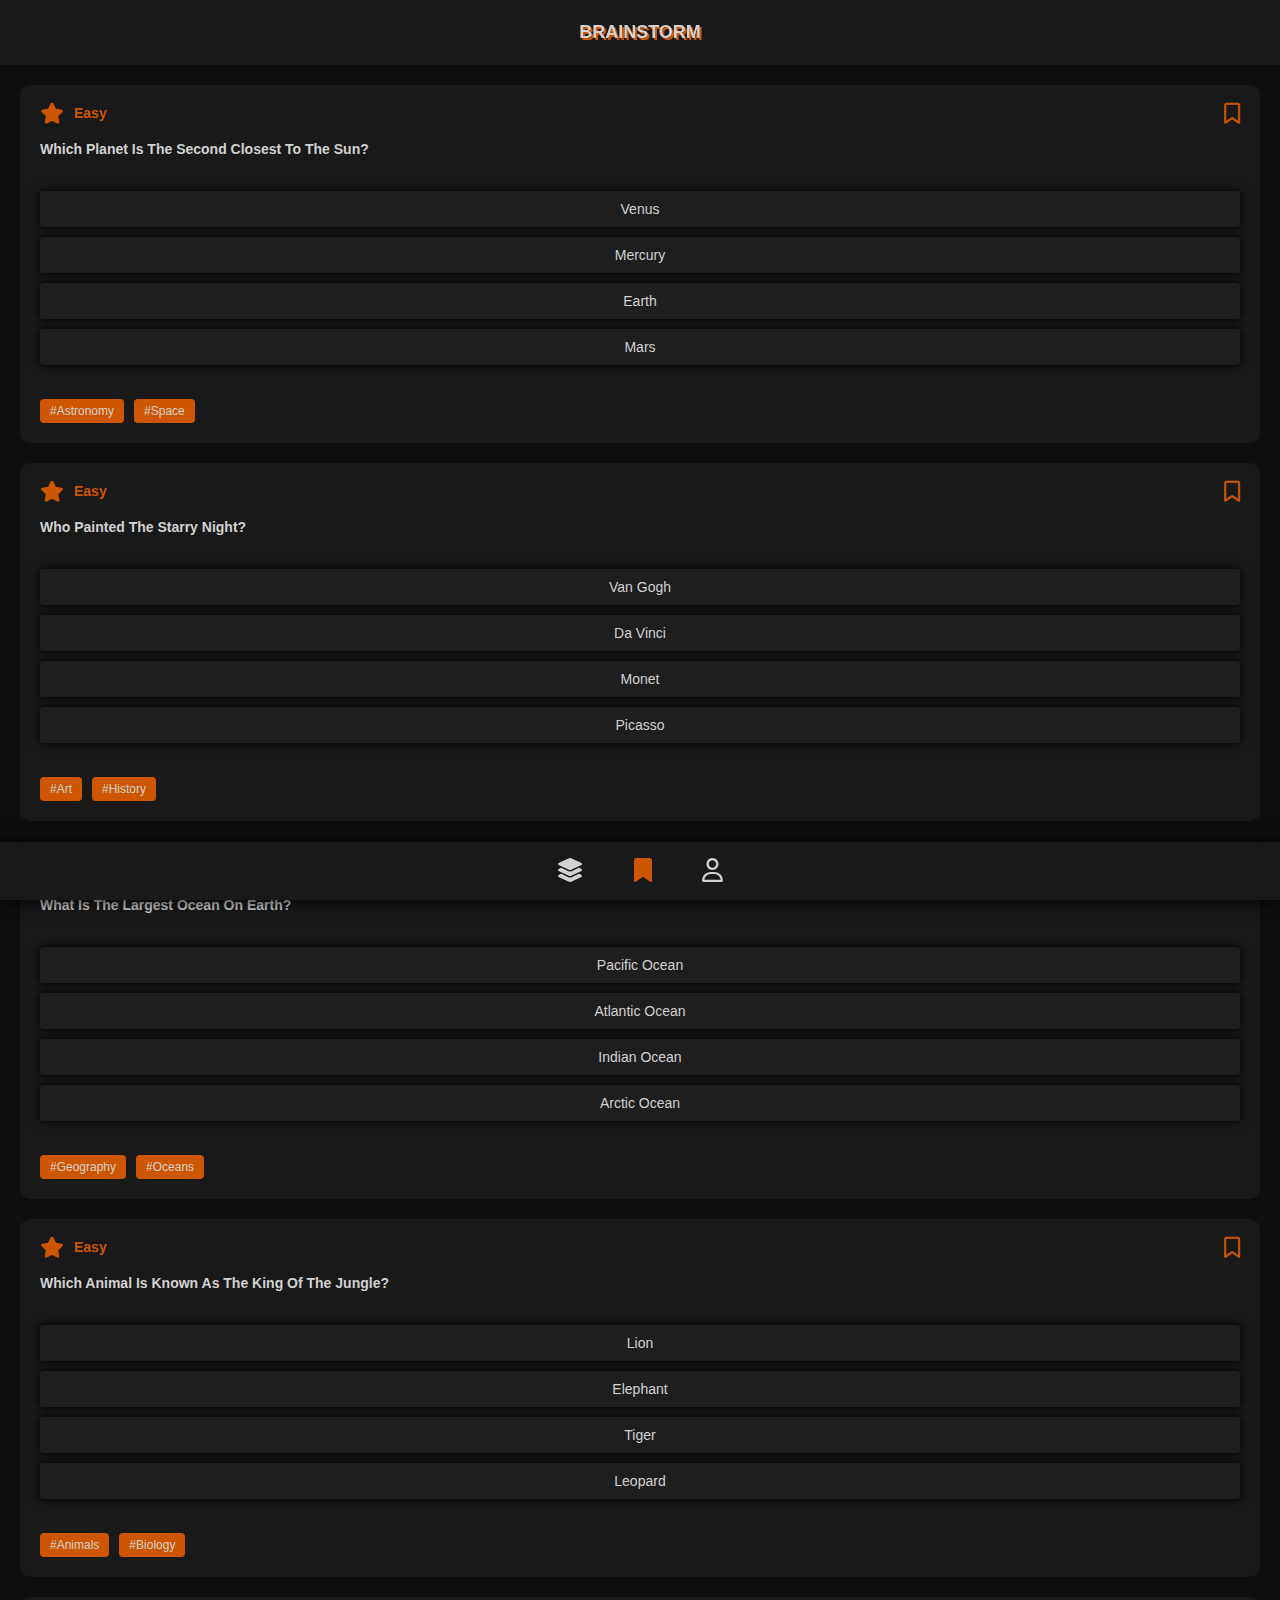
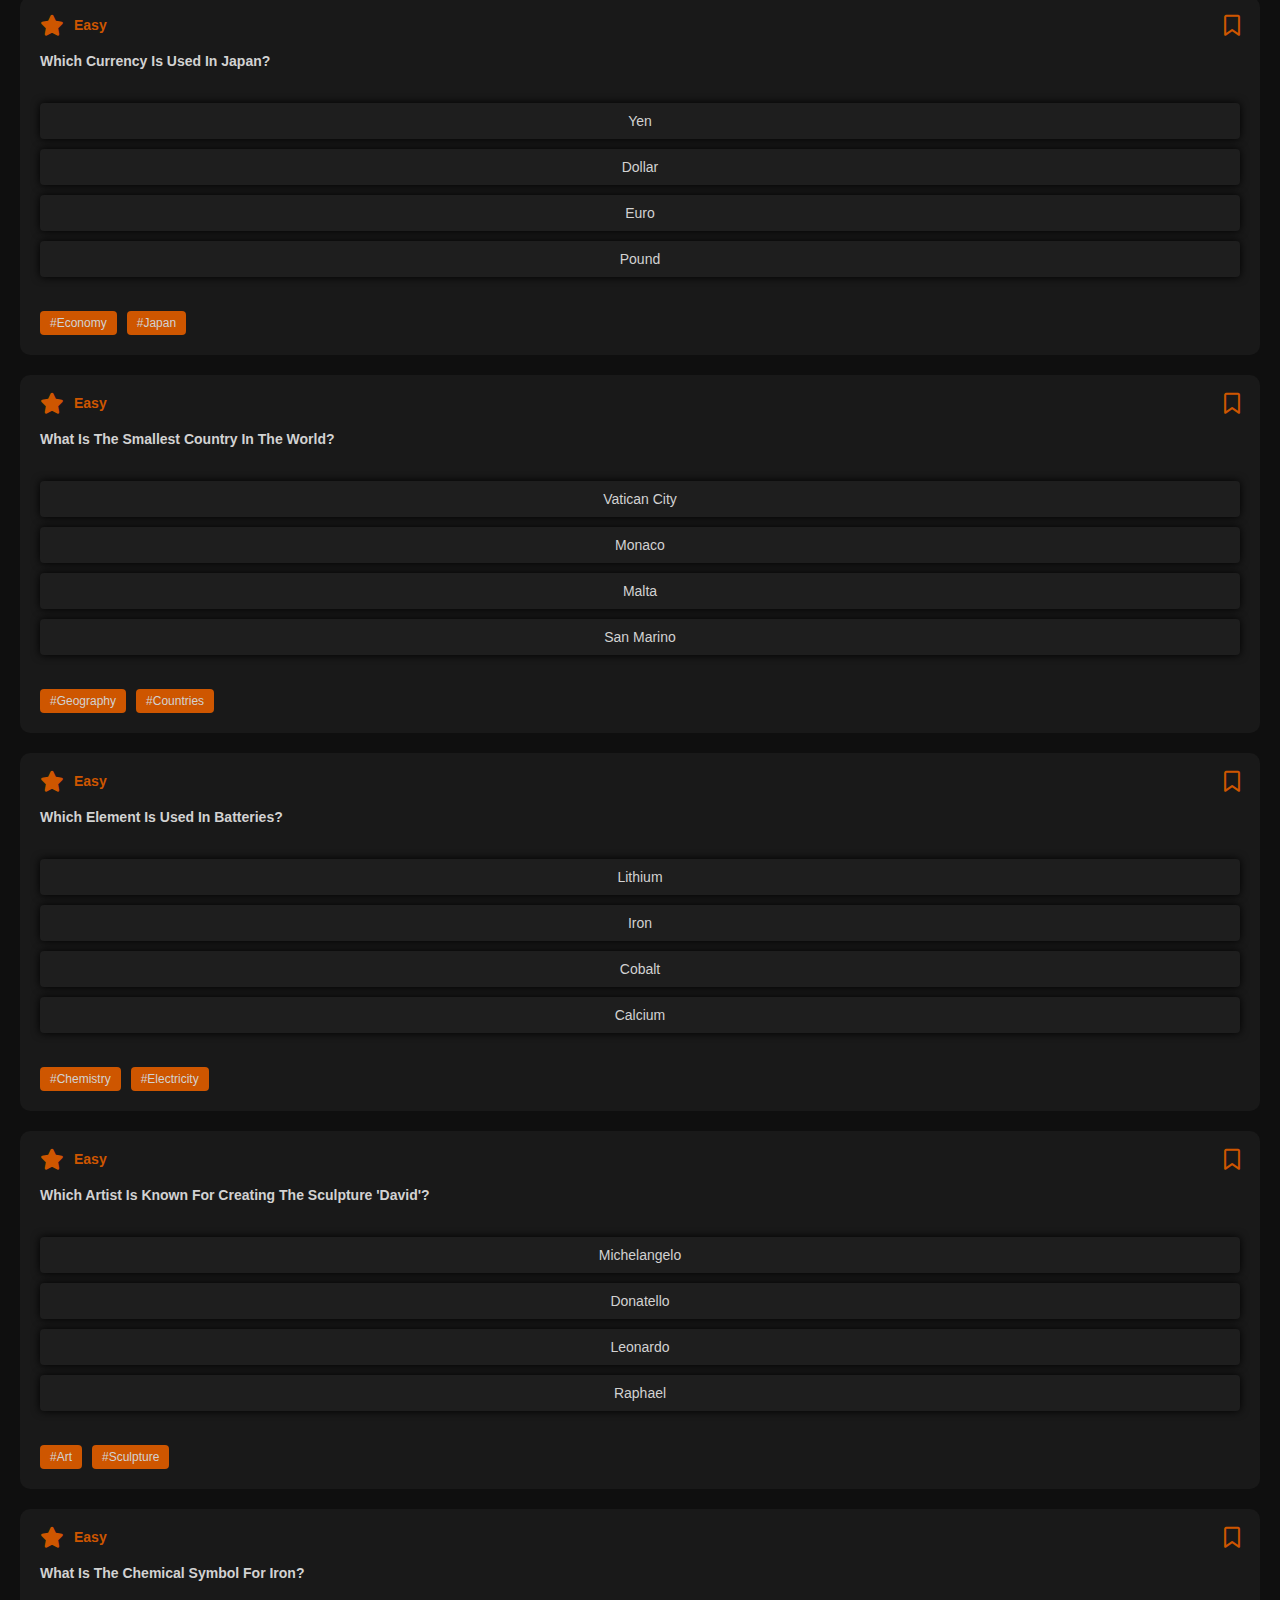
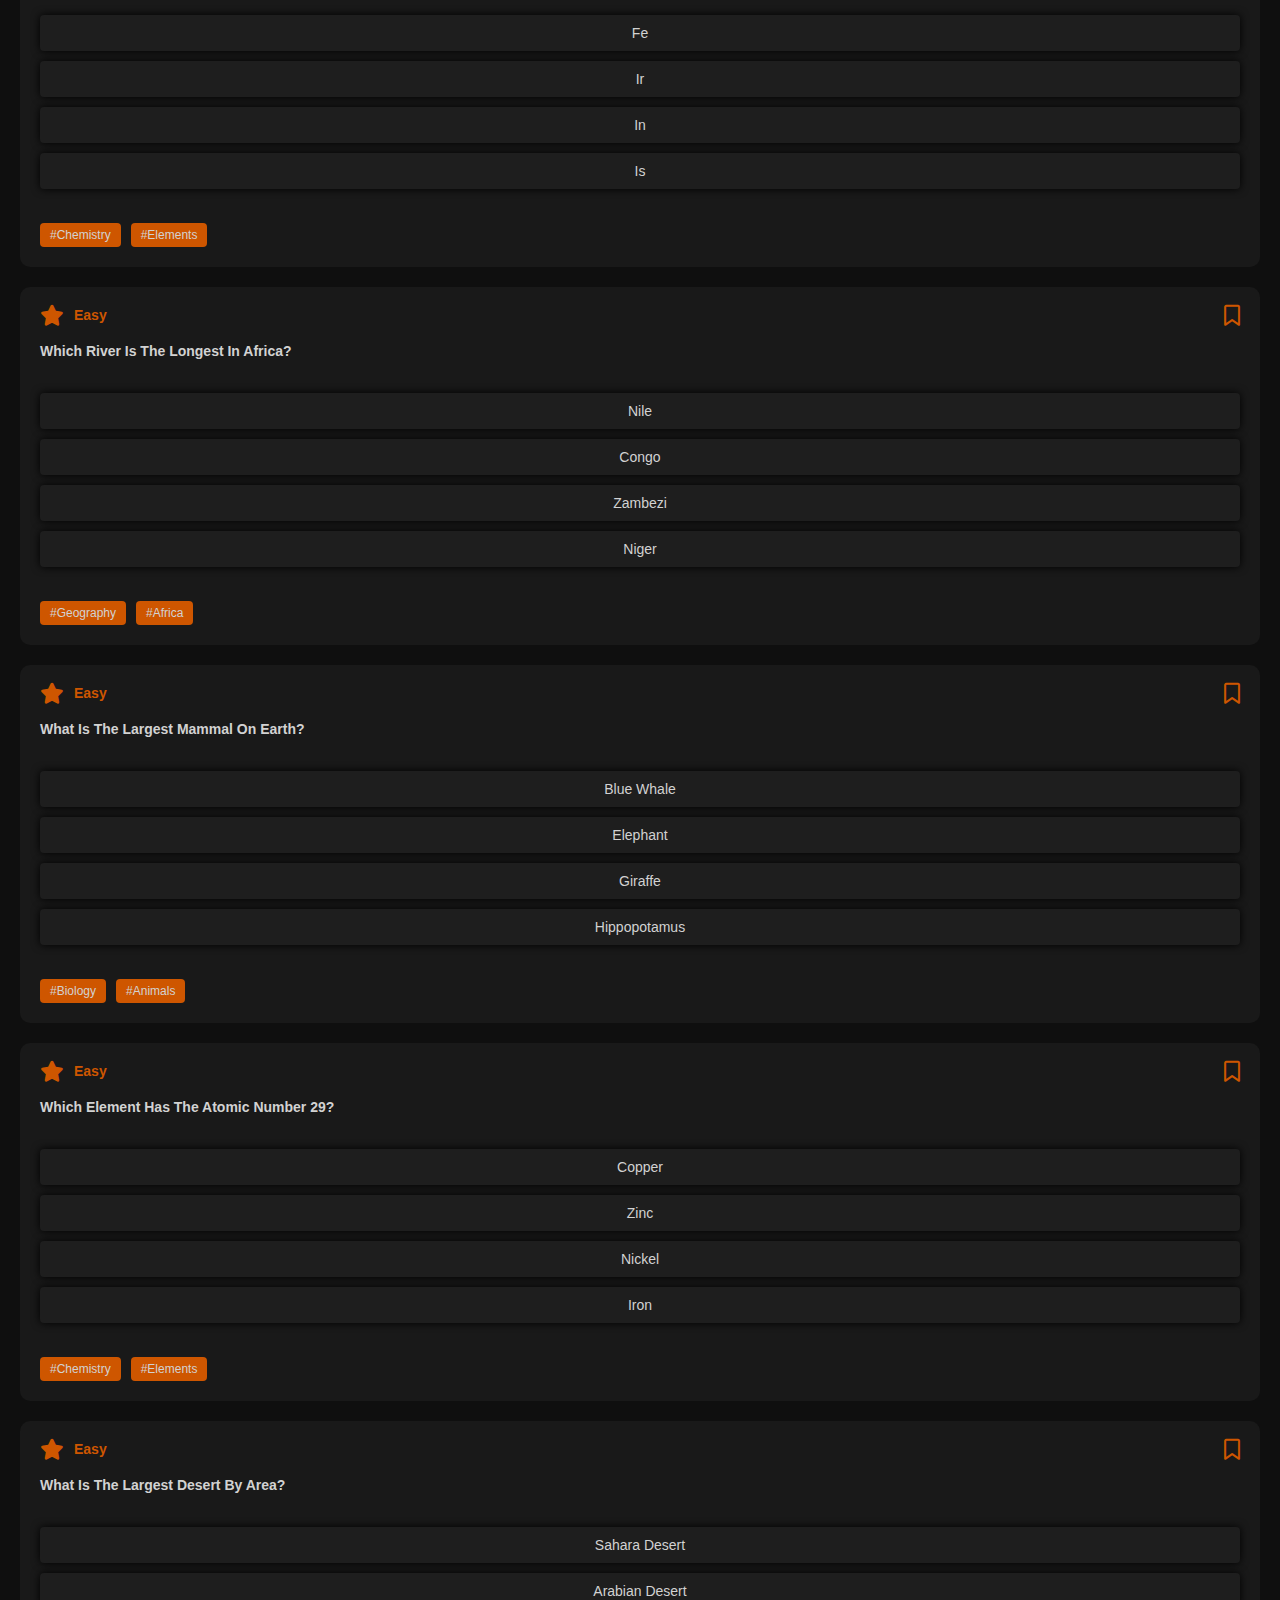
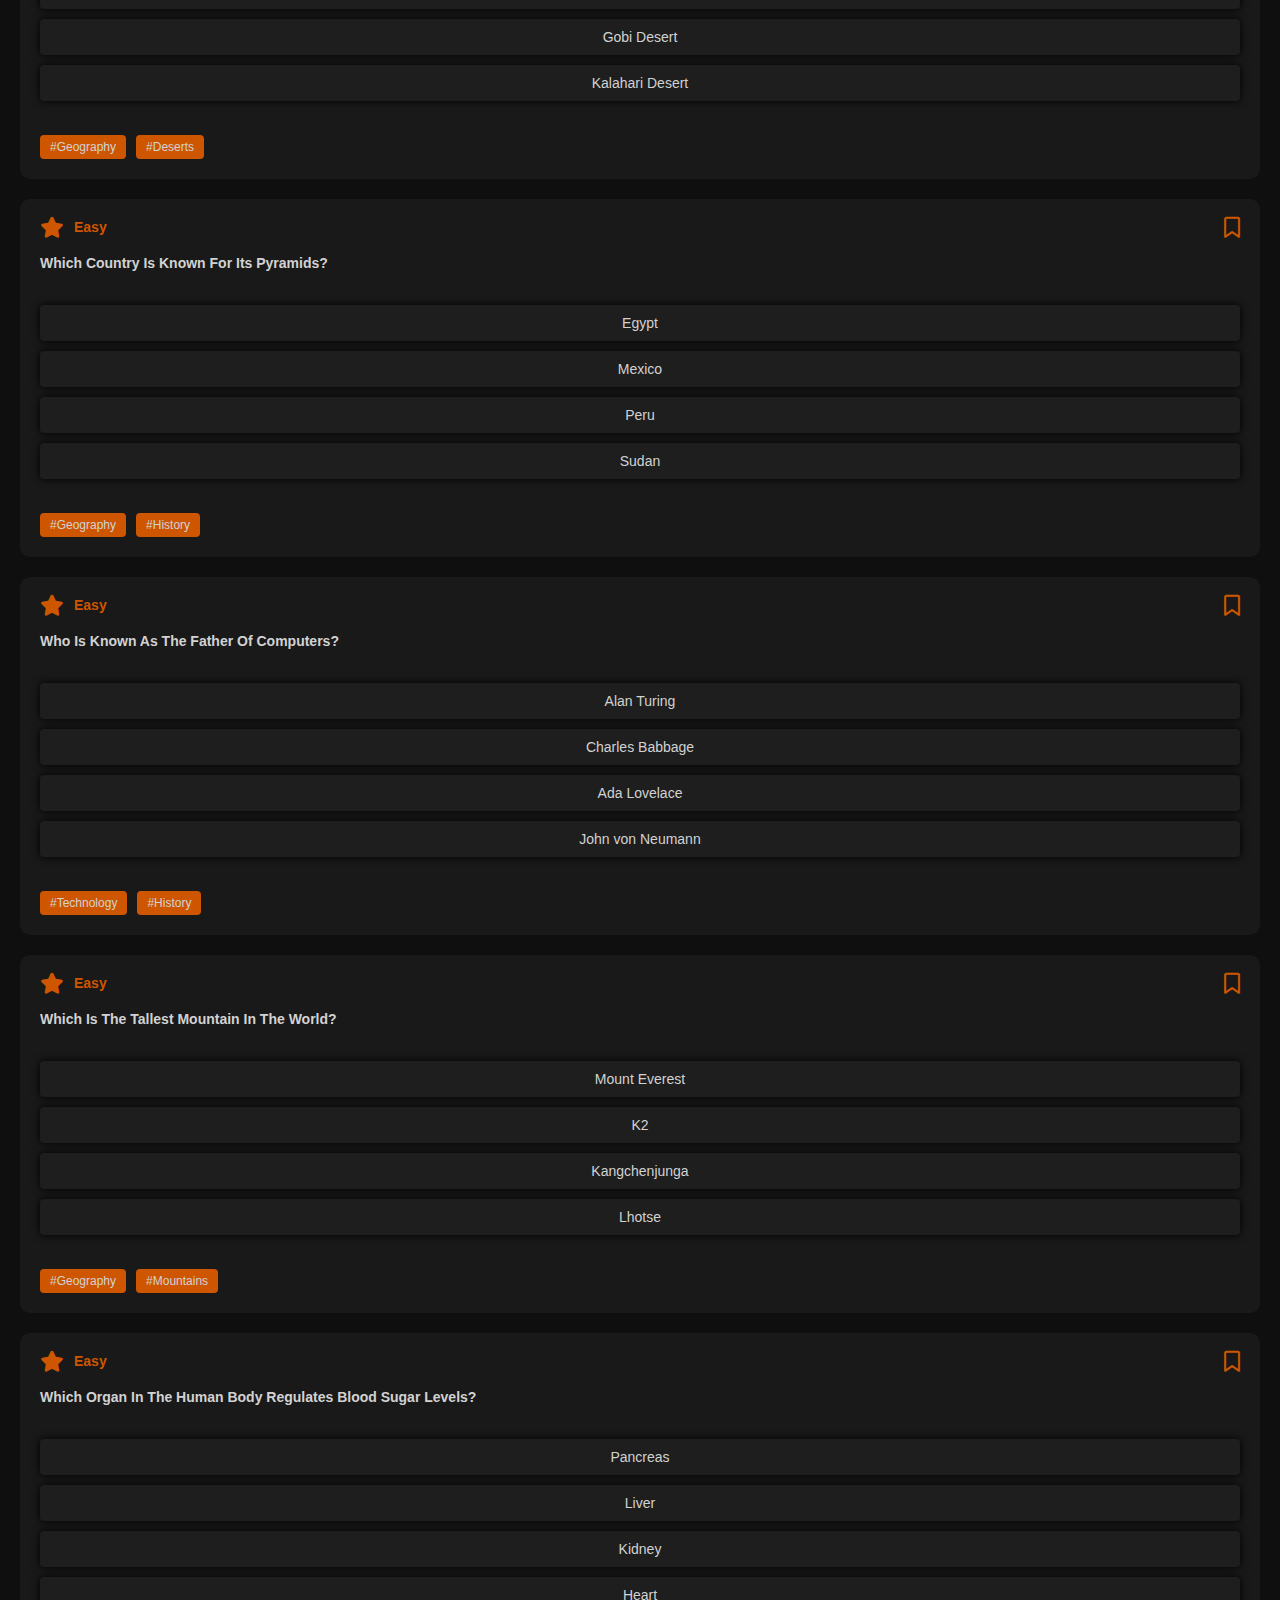
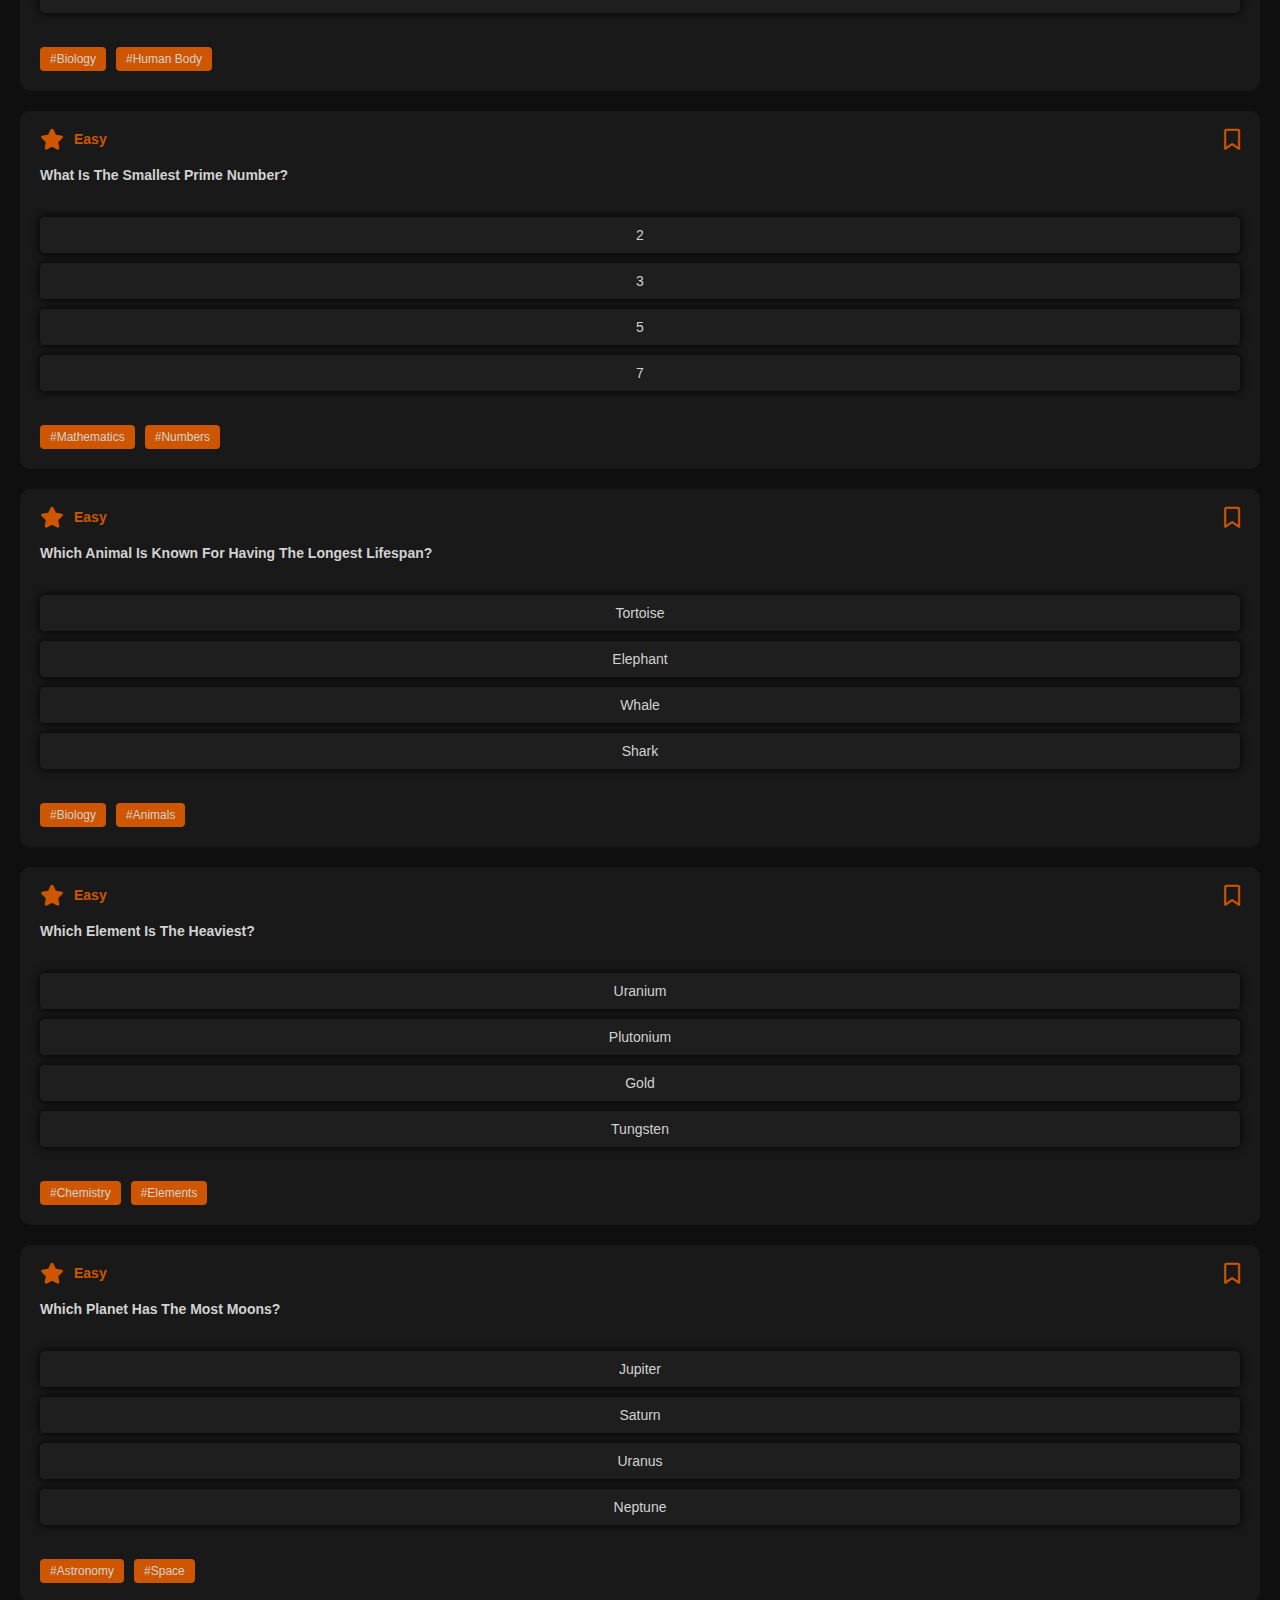
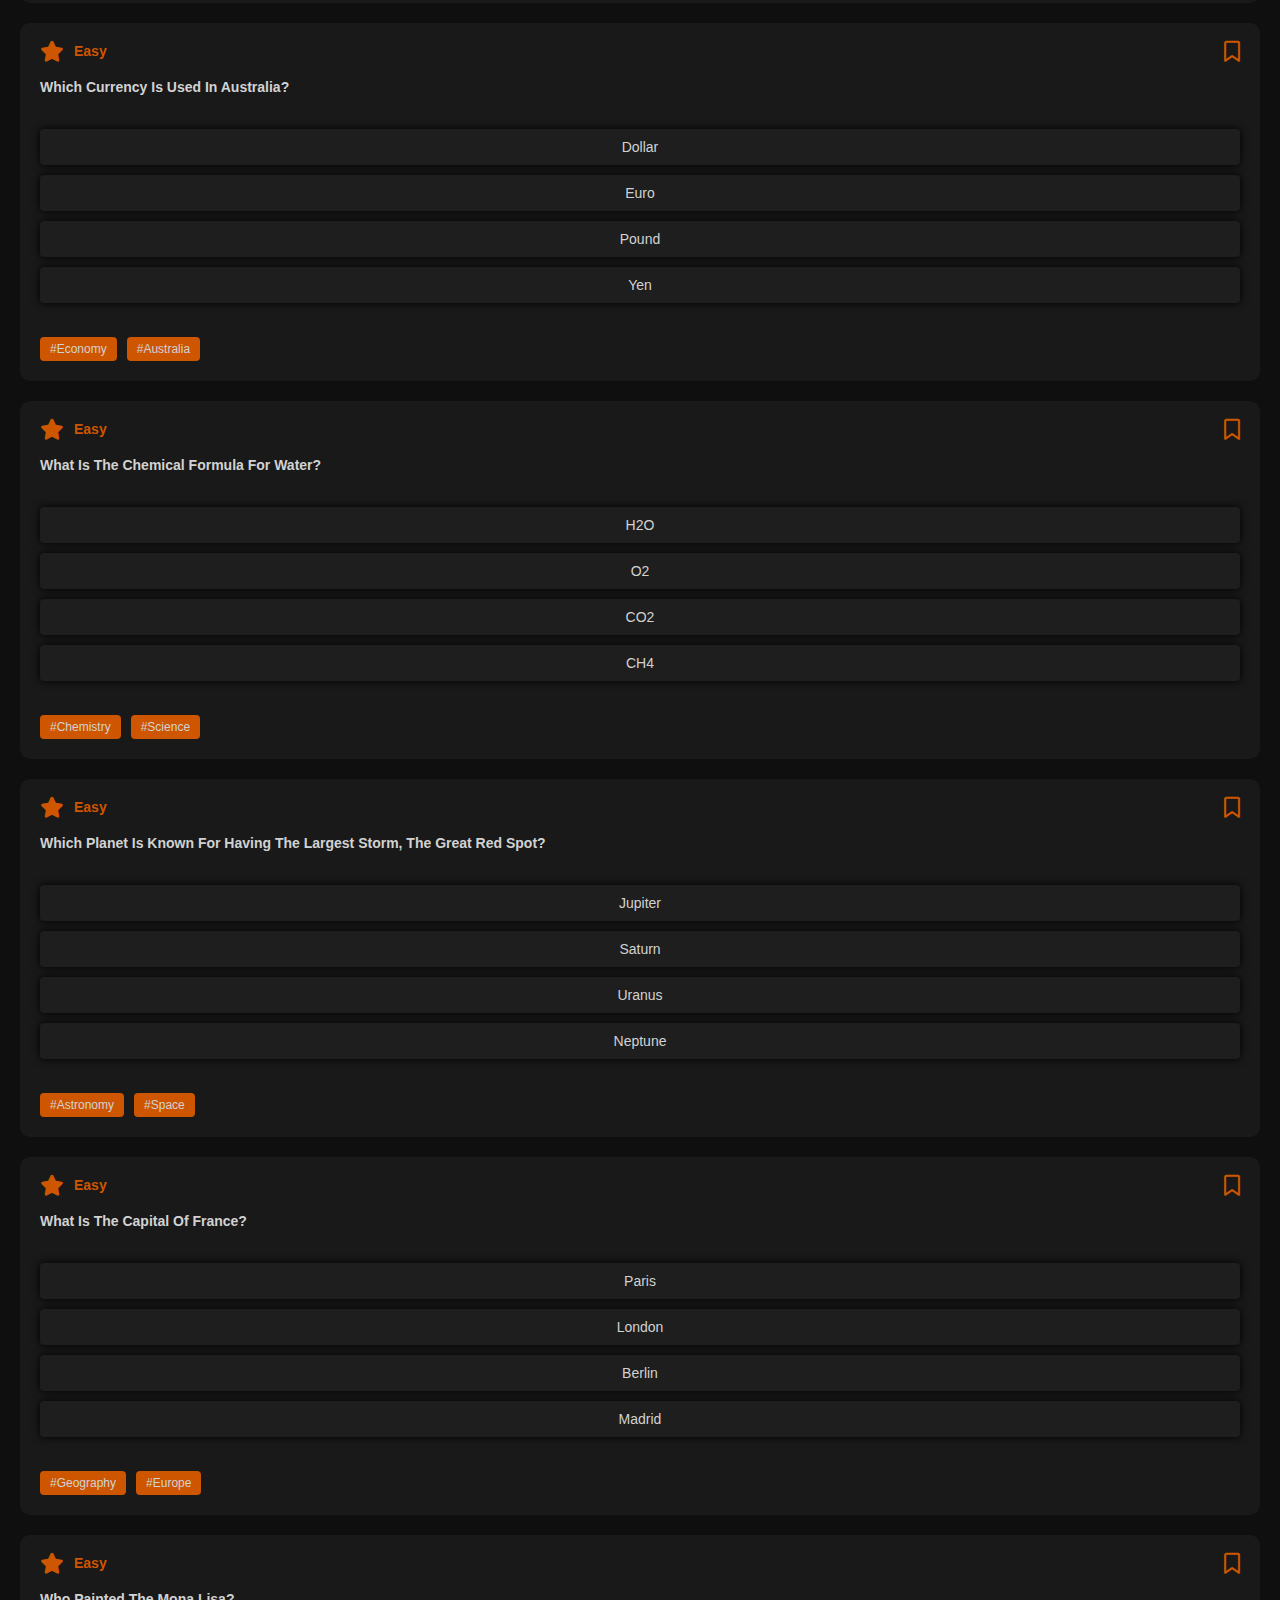
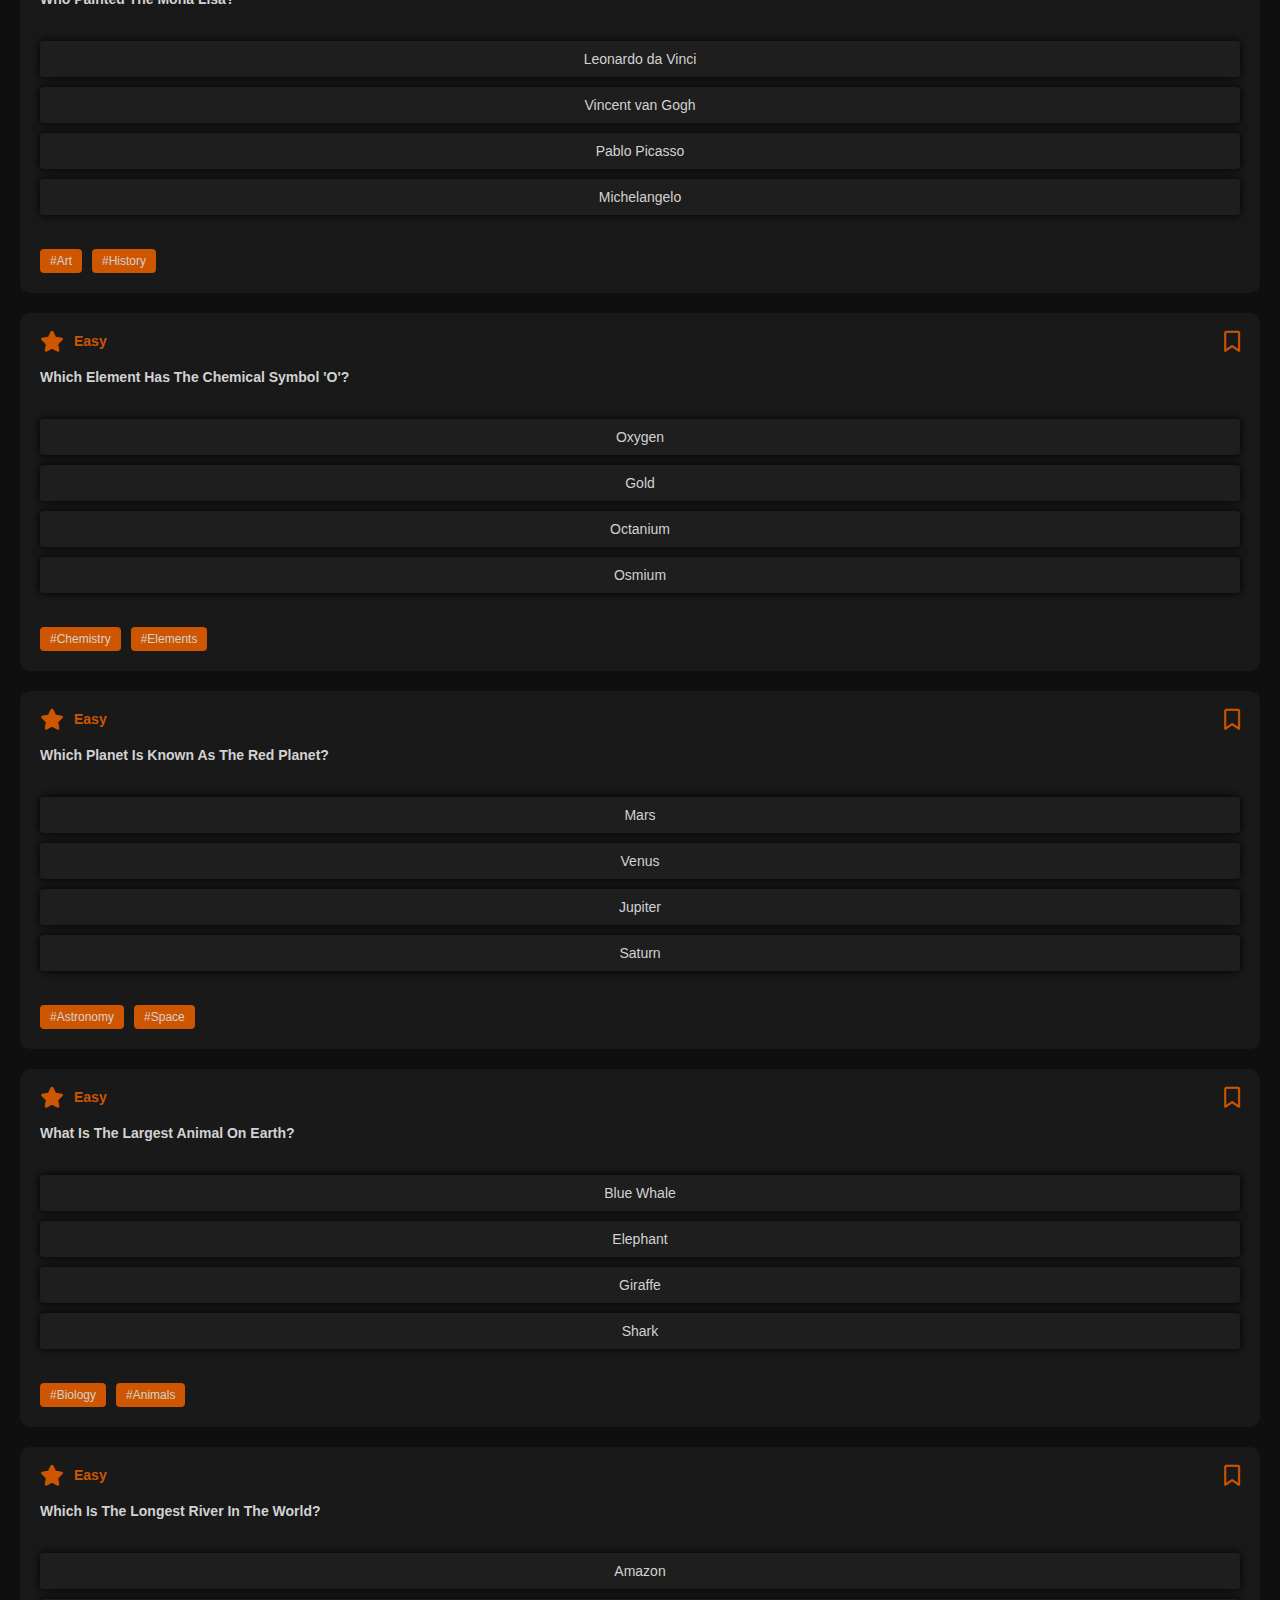
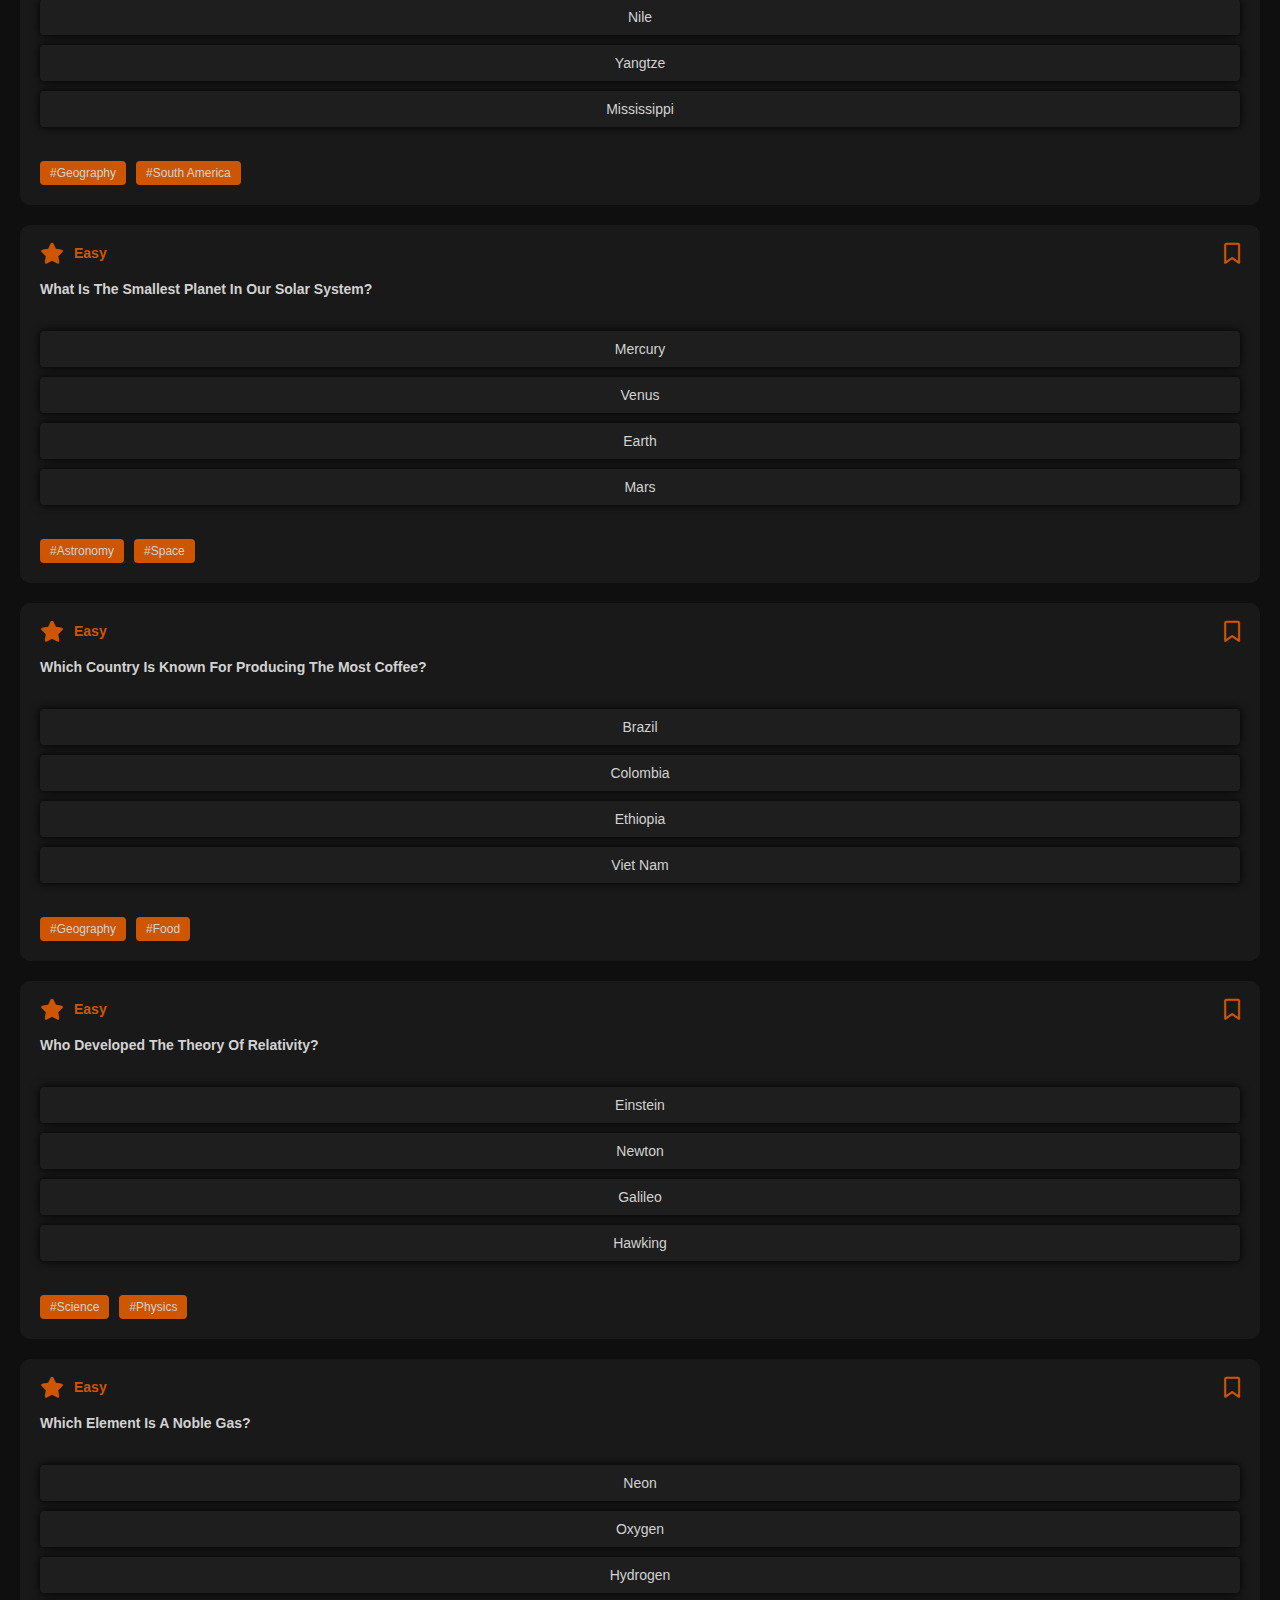
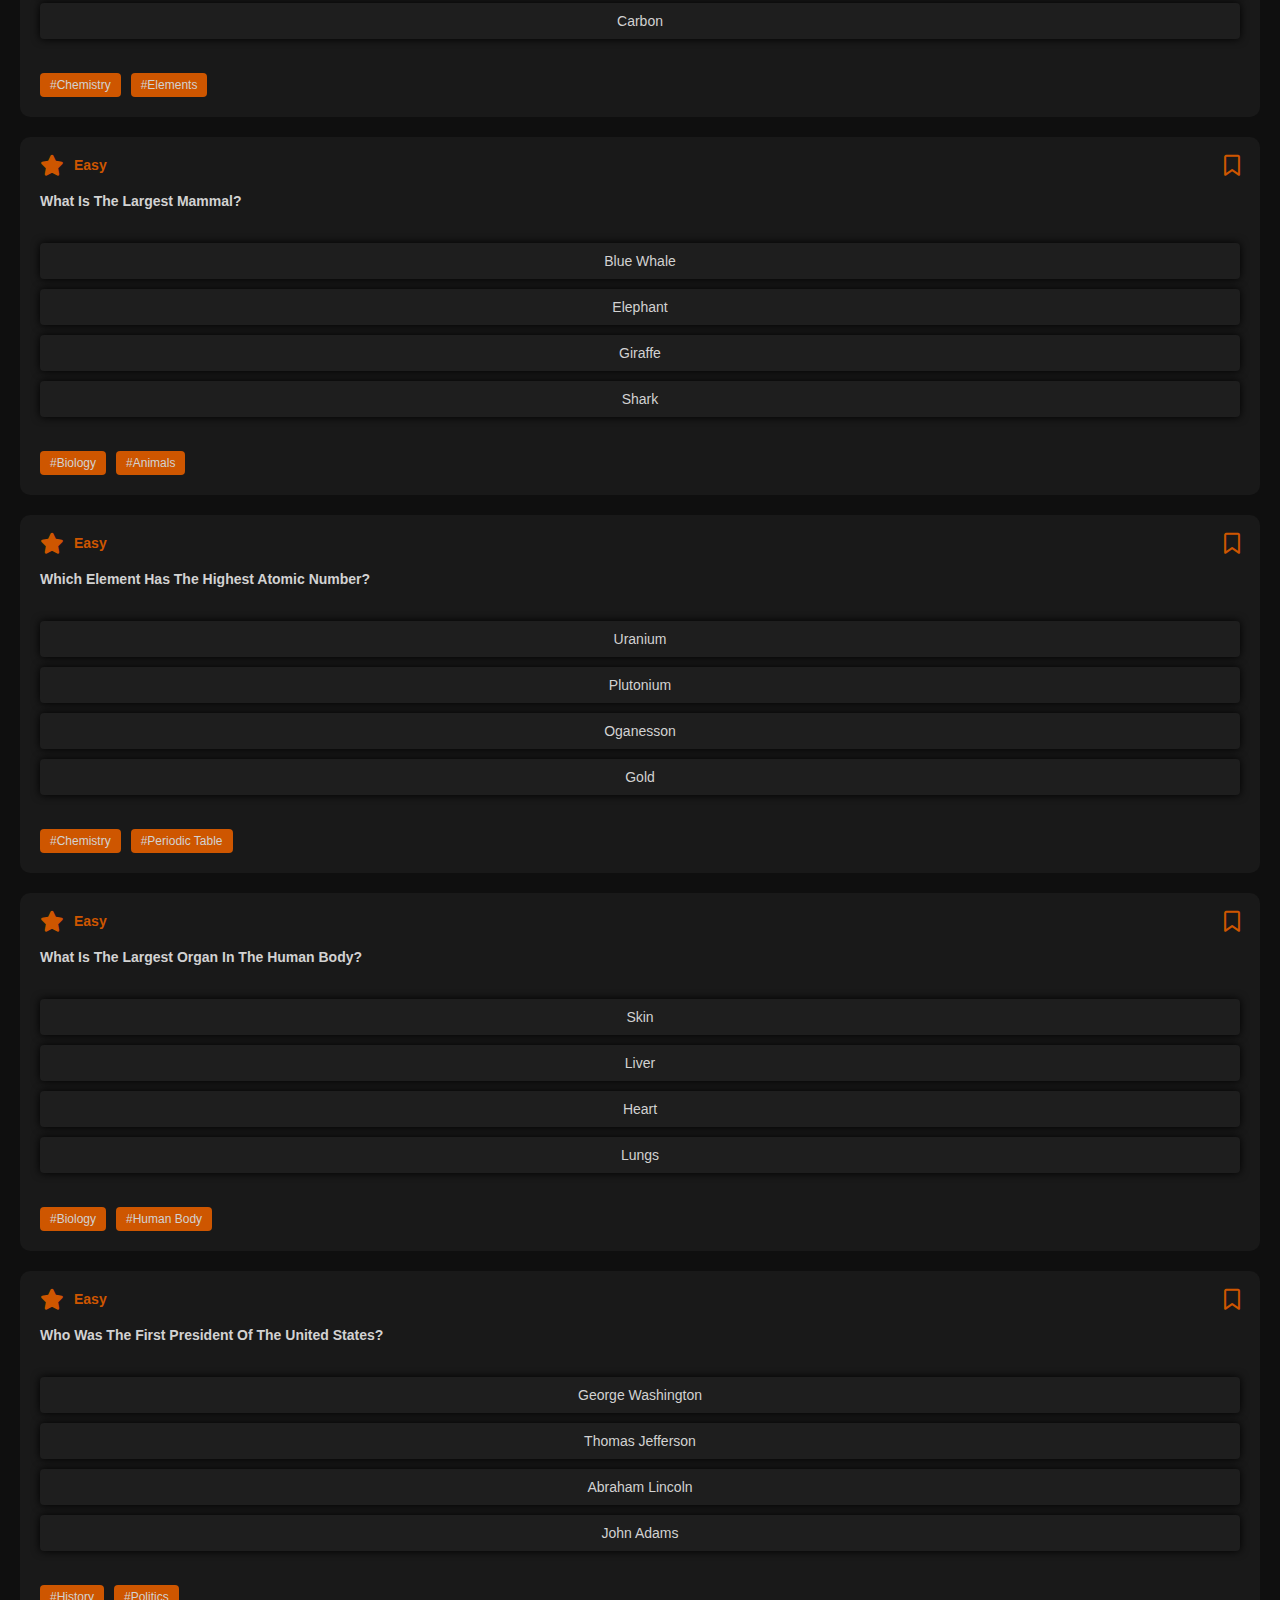
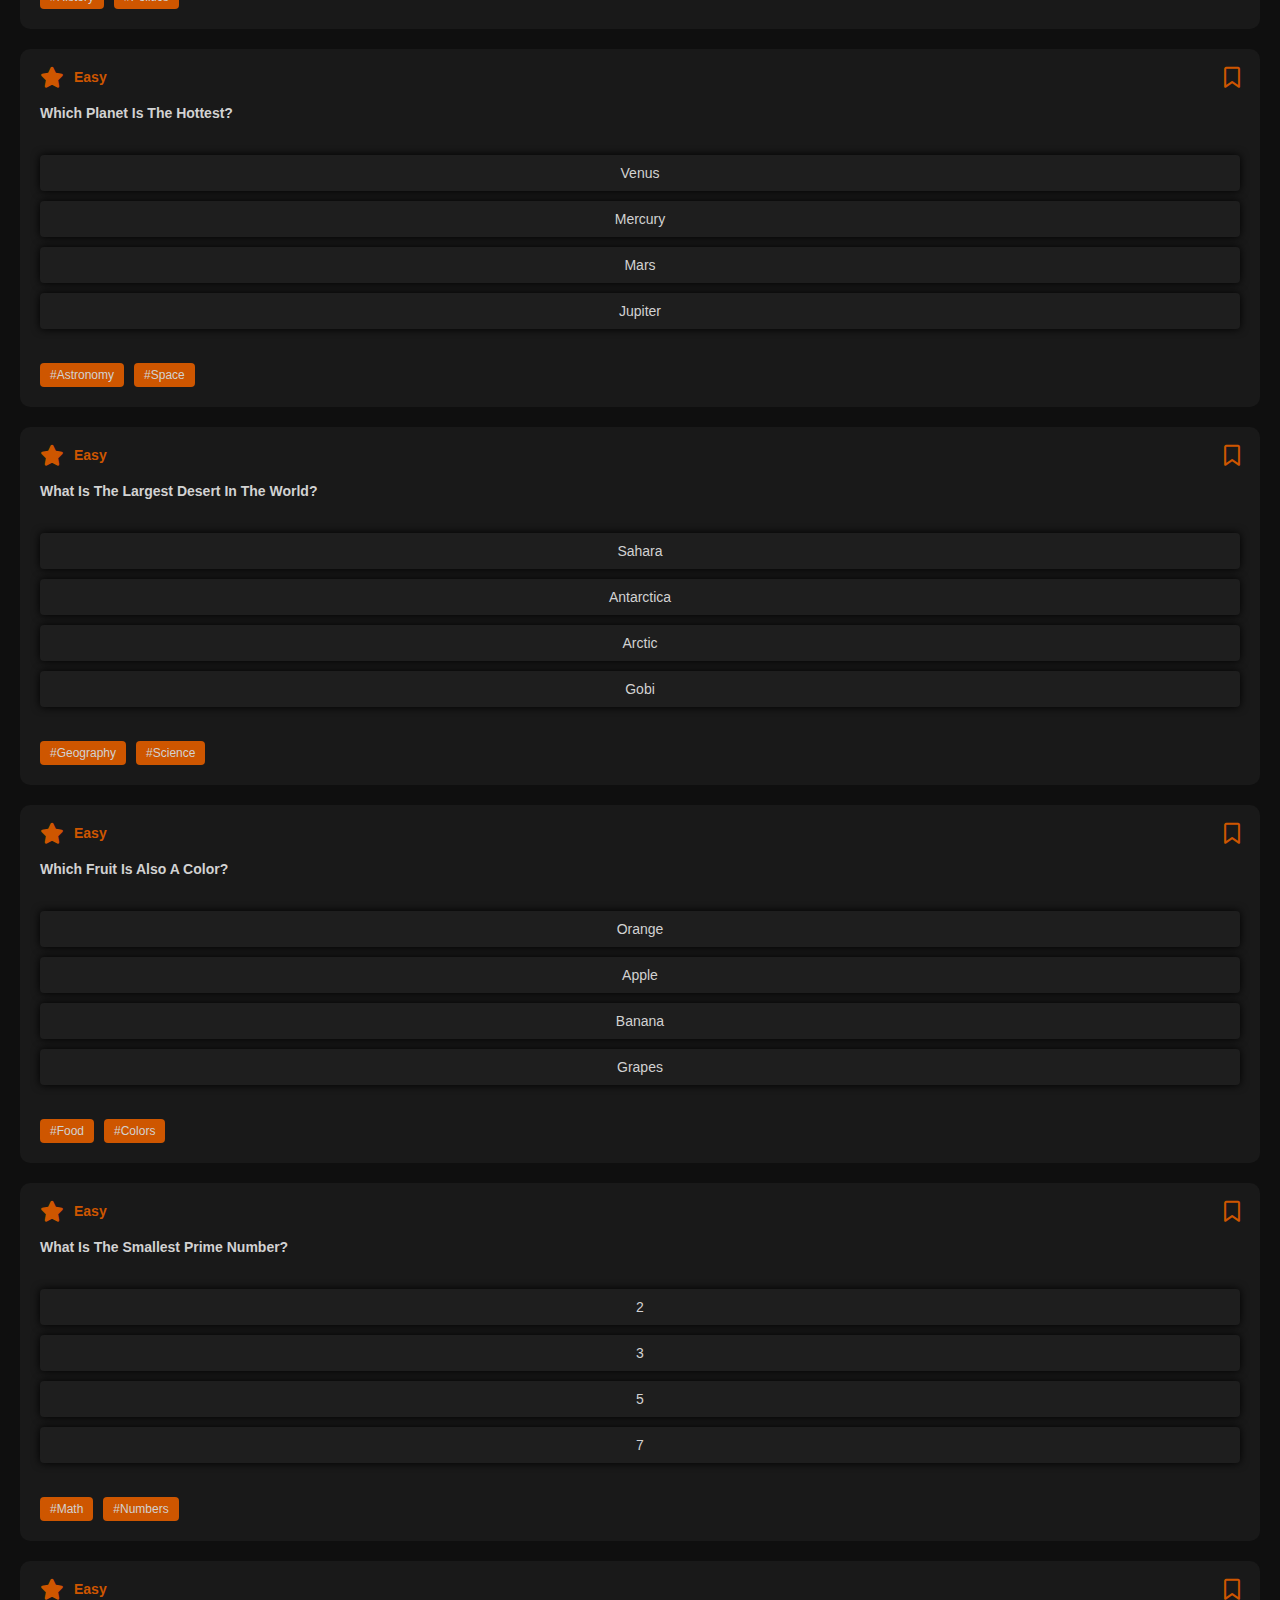
==== commit 09b24224: "Added JavaScript" ====
--- a/bookmarks.html
+++ b/bookmarks.html
@@ -15,284 +15,7 @@
     <header>
       <h1>Brainstorm</h1>
     </header>
-    <main>
-      <section class="card">
-        <p class="card-bookmark-button">
-          <i
-            class="fa-solid fa-bookmark fa-xl bookmark"
-            aria-label="Bookmark question"
-          ></i>
-        </p>
-        <div class="card-title-wrapper">
-          <i class="fa-solid fa-star fa-xl thumbnail"></i>
-          <h2 class="card-difficulty">Easy</h2>
-        </div>
-        <h2
-          class="card-title"
-          aria-label="Question 1: Why did the scarecrow win an award?"
-        >
-          Why did the scarecrow win an award?
-        </h2>
-        <ul class="card-answers">
-          <li
-            aria-label="Answer 1: Because he was outstanding in his field"
-            class="answer"
-          >
-            Because he was outstanding in his field
-          </li>
-          <li
-            aria-label="Answer 2: Because he could scare crows away"
-            class="answer"
-          >
-            Because he could scare crows away
-          </li>
-          <li aria-label="Answer 3: Because he loves to dance" class="answer">
-            Because he loves to dance
-          </li>
-          <li aria-label="Answer 4: Because he can juggle" class="answer">
-            Because he can juggle
-          </li>
-        </ul>
-        <p
-          class="correct-answer"
-          aria-label="Correct answer: Because he was outstanding in his field"
-        >
-          Because he was outstanding in his field
-        </p>
-        <div class="tags-wrapper">
-          <p class="tag">#Funny</p>
-          <p class="tag">#Riddles</p>
-        </div>
-      </section>
-
-      <section class="card">
-        <p class="card-bookmark-button">
-          <i
-            class="fa-solid fa-bookmark fa-xl bookmark"
-            aria-label="Bookmark question"
-          ></i>
-        </p>
-        <div class="card-title-wrapper">
-          <i class="fa-solid fa-star fa-xl thumbnail"></i>
-          <h2 class="card-difficulty">Easy</h2>
-        </div>
-        <h2
-          class="card-title"
-          aria-label="Question 2: Why did the tomato turn red?"
-        >
-          Why did the tomato turn red?
-        </h2>
-        <ul class="card-answers">
-          <li
-            aria-label="Answer 1: Because it saw the salad dressing"
-            class="answer"
-          >
-            Because it saw the salad dressing
-          </li>
-          <li aria-label="Answer 2: Because it heard a pun" class="answer">
-            Because it heard a pun
-          </li>
-          <li aria-label="Answer 3: Because it was embarrassed" class="answer">
-            Because it was embarrassed
-          </li>
-          <li aria-label="Answer 4: Because it's ripe" class="answer">
-            Because it's ripe
-          </li>
-        </ul>
-        <p
-          class="correct-answer"
-          aria-label="Correct answer: Because it's ripe"
-        >
-          Because it's ripe
-        </p>
-        <div class="tags-wrapper">
-          <p class="tag">#Food</p>
-          <p class="tag">#Jokes</p>
-        </div>
-      </section>
-
-      <section class="card">
-        <p class="card-bookmark-button">
-          <i
-            class="fa-solid fa-bookmark fa-xl bookmark"
-            aria-label="Bookmark question"
-          ></i>
-        </p>
-        <div class="card-title-wrapper">
-          <i class="fa-solid fa-star fa-xl thumbnail"></i>
-          <h2 class="card-difficulty">Easy</h2>
-        </div>
-        <h2
-          class="card-title"
-          aria-label="Question 3: Why don’t scientists trust atoms anymore?"
-        >
-          Why don’t scientists trust atoms anymore?
-        </h2>
-        <ul class="card-answers">
-          <li
-            aria-label="Answer 1: Because they make up everything"
-            class="answer"
-          >
-            Because they make up everything
-          </li>
-          <li aria-label="Answer 2: Because they’re unstable" class="answer">
-            Because they’re unstable
-          </li>
-          <li aria-label="Answer 3: Because they’re too heavy" class="answer">
-            Because they’re too heavy
-          </li>
-          <li aria-label="Answer 4: Because they are a bit off" class="answer">
-            Because they are a bit off
-          </li>
-        </ul>
-        <p
-          class="correct-answer"
-          aria-label="Correct answer: Because they’re unstable"
-        >
-          Because they’re unstable
-        </p>
-        <div class="tags-wrapper">
-          <p class="tag">#Science</p>
-          <p class="tag">#Humor</p>
-        </div>
-      </section>
-
-      <section class="card">
-        <p class="card-bookmark-button">
-          <i
-            class="fa-solid fa-bookmark fa-xl bookmark"
-            aria-label="Bookmark question"
-          ></i>
-        </p>
-        <div class="card-title-wrapper">
-          <i class="fa-solid fa-star fa-xl thumbnail"></i>
-          <h2 class="card-difficulty">Easy</h2>
-        </div>
-        <h2
-          class="card-title"
-          aria-label="Question 4: Why did the bicycle fall over?"
-        >
-          Why did the bicycle fall over?
-        </h2>
-        <ul class="card-answers">
-          <li aria-label="Answer 1: Because it was two-tired" class="answer">
-            Because it was two-tired
-          </li>
-          <li aria-label="Answer 2: Because it had a flat tire" class="answer">
-            Because it had a flat tire
-          </li>
-          <li
-            aria-label="Answer 3: Because it couldn’t handle the speed bumps"
-            class="answer"
-          >
-            Because it couldn’t handle the speed bumps
-          </li>
-          <li
-            aria-label="Answer 4: Because it forgot its helmet"
-            class="answer"
-          >
-            Because it forgot its helmet
-          </li>
-        </ul>
-        <p
-          class="correct-answer"
-          aria-label="Correct answer: Because it was two-tired"
-        >
-          Because it was two-tired
-        </p>
-        <div class="tags-wrapper">
-          <p class="tag">#Humor</p>
-          <p class="tag">#Bicycles</p>
-        </div>
-      </section>
-
-      <section class="card">
-        <p class="card-bookmark-button">
-          <i
-            class="fa-solid fa-bookmark fa-xl bookmark"
-            aria-label="Bookmark question"
-          ></i>
-        </p>
-        <div class="card-title-wrapper">
-          <i class="fa-solid fa-star fa-xl thumbnail"></i>
-          <h2 class="card-difficulty">Easy</h2>
-        </div>
-        <h2
-          class="card-title"
-          aria-label="Question 5: Why did the chicken join a band?"
-        >
-          Why did the chicken join a band?
-        </h2>
-        <ul class="card-answers">
-          <li
-            aria-label="Answer 1: Because it had great drumsticks"
-            class="answer"
-          >
-            Because it had great drumsticks
-          </li>
-          <li
-            aria-label="Answer 2: Because it could lay down the beat"
-            class="answer"
-          >
-            Because it could lay down the beat
-          </li>
-          <li
-            aria-label="Answer 3: Because it wanted to be an egg-straordinary singer"
-            class="answer"
-          >
-            Because it wanted to be an egg-straordinary singer
-          </li>
-          <li
-            aria-label="Answer 4: Because it could play guitar"
-            class="answer"
-          >
-            Because it could play guitar
-          </li>
-        </ul>
-        <p
-          class="correct-answer"
-          aria-label="Correct answer: Because it had great drumsticks"
-        >
-          Because it had great drumsticks
-        </p>
-        <div class="tags-wrapper">
-          <p class="tag">#Animals</p>
-          <p class="tag">#Music</p>
-        </div>
-      </section>
-
-      <section class="card">
-        <p class="card-bookmark-button">
-          <i
-            class="fa-solid fa-bookmark fa-xl bookmark"
-            aria-label="Bookmark question"
-          ></i>
-        </p>
-        <div class="card-title-wrapper">
-          <i class="fa-solid fa-star fa-xl thumbnail"></i>
-          <h2 class="card-difficulty">Easy</h2>
-        </div>
-        <h2
-          class="card-title"
-          aria-label="Question 6: What do you get when you cross a snowman and a dog?"
-        >
-          What do you get when you cross a snowman and a dog?
-        </h2>
-        <ul class="card-answers">
-          <li aria-label="Answer 1: Frostbite" class="answer">Frostbite</li>
-          <li aria-label="Answer 2: A snowdog" class="answer">A snowdog</li>
-          <li aria-label="Answer 3: A frostbite" class="answer">A frostbite</li>
-          <li aria-label="Answer 4: A snowpup" class="answer">A snowpup</li>
-        </ul>
-        <p class="correct-answer" aria-label="Correct answer: A snowpup">
-          A snowpup
-        </p>
-        <div class="tags-wrapper">
-          <p class="tag">#Winter</p>
-          <p class="tag">#Animals</p>
-        </div>
-      </section>
-    </main>
+    <main></main>
     <footer>
       <nav>
         <a href="./index.html">
@@ -311,4 +34,5 @@
       </nav>
     </footer>
   </body>
+  <script src="./index.js"></script>
 </html>
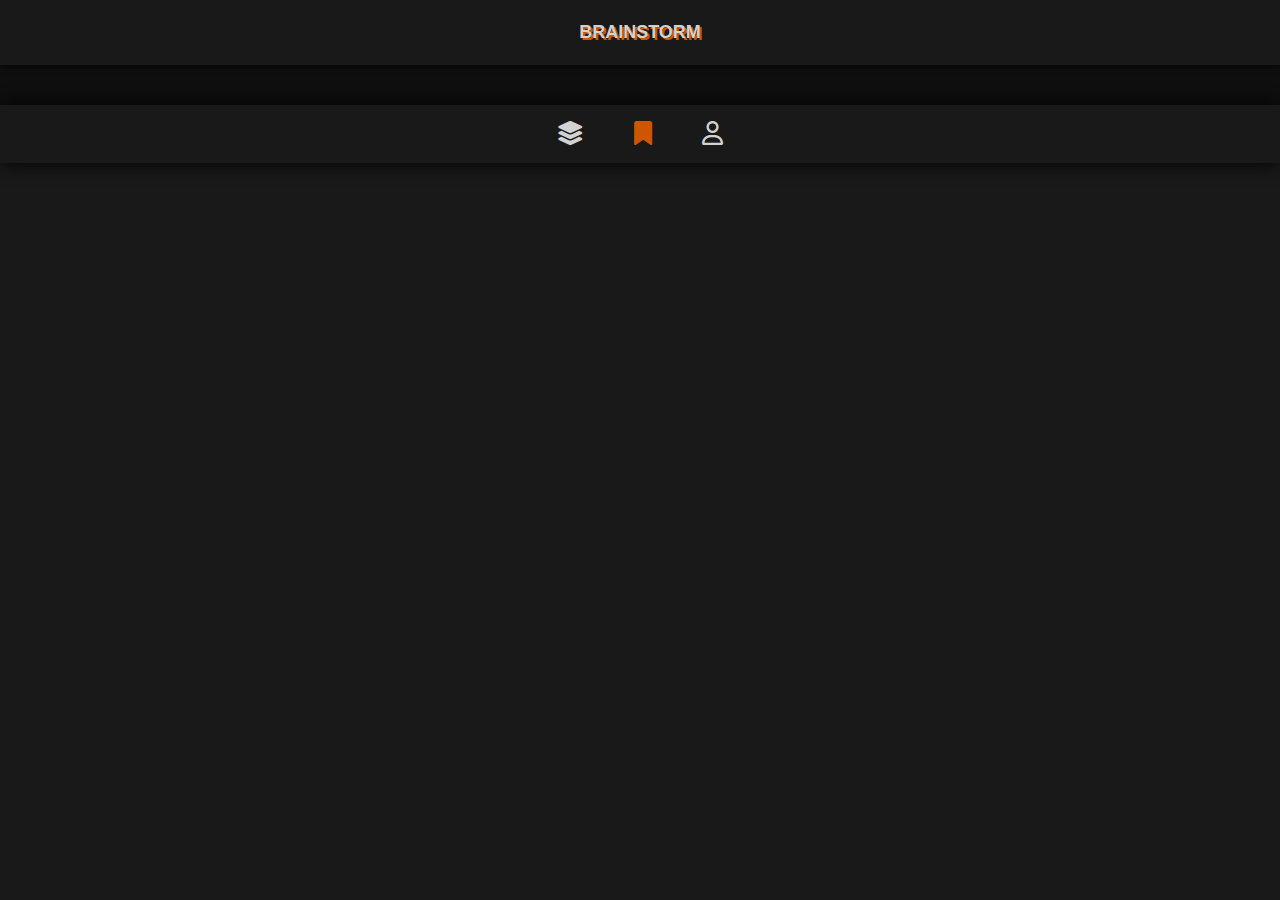
==== commit 000b5f0f: "Updatet JavaScript" ====
--- a/bookmarks.html
+++ b/bookmarks.html
@@ -34,5 +34,5 @@
       </nav>
     </footer>
   </body>
-  <script src="./index.js"></script>
+  <script src="./bookmark.js"></script>
 </html>
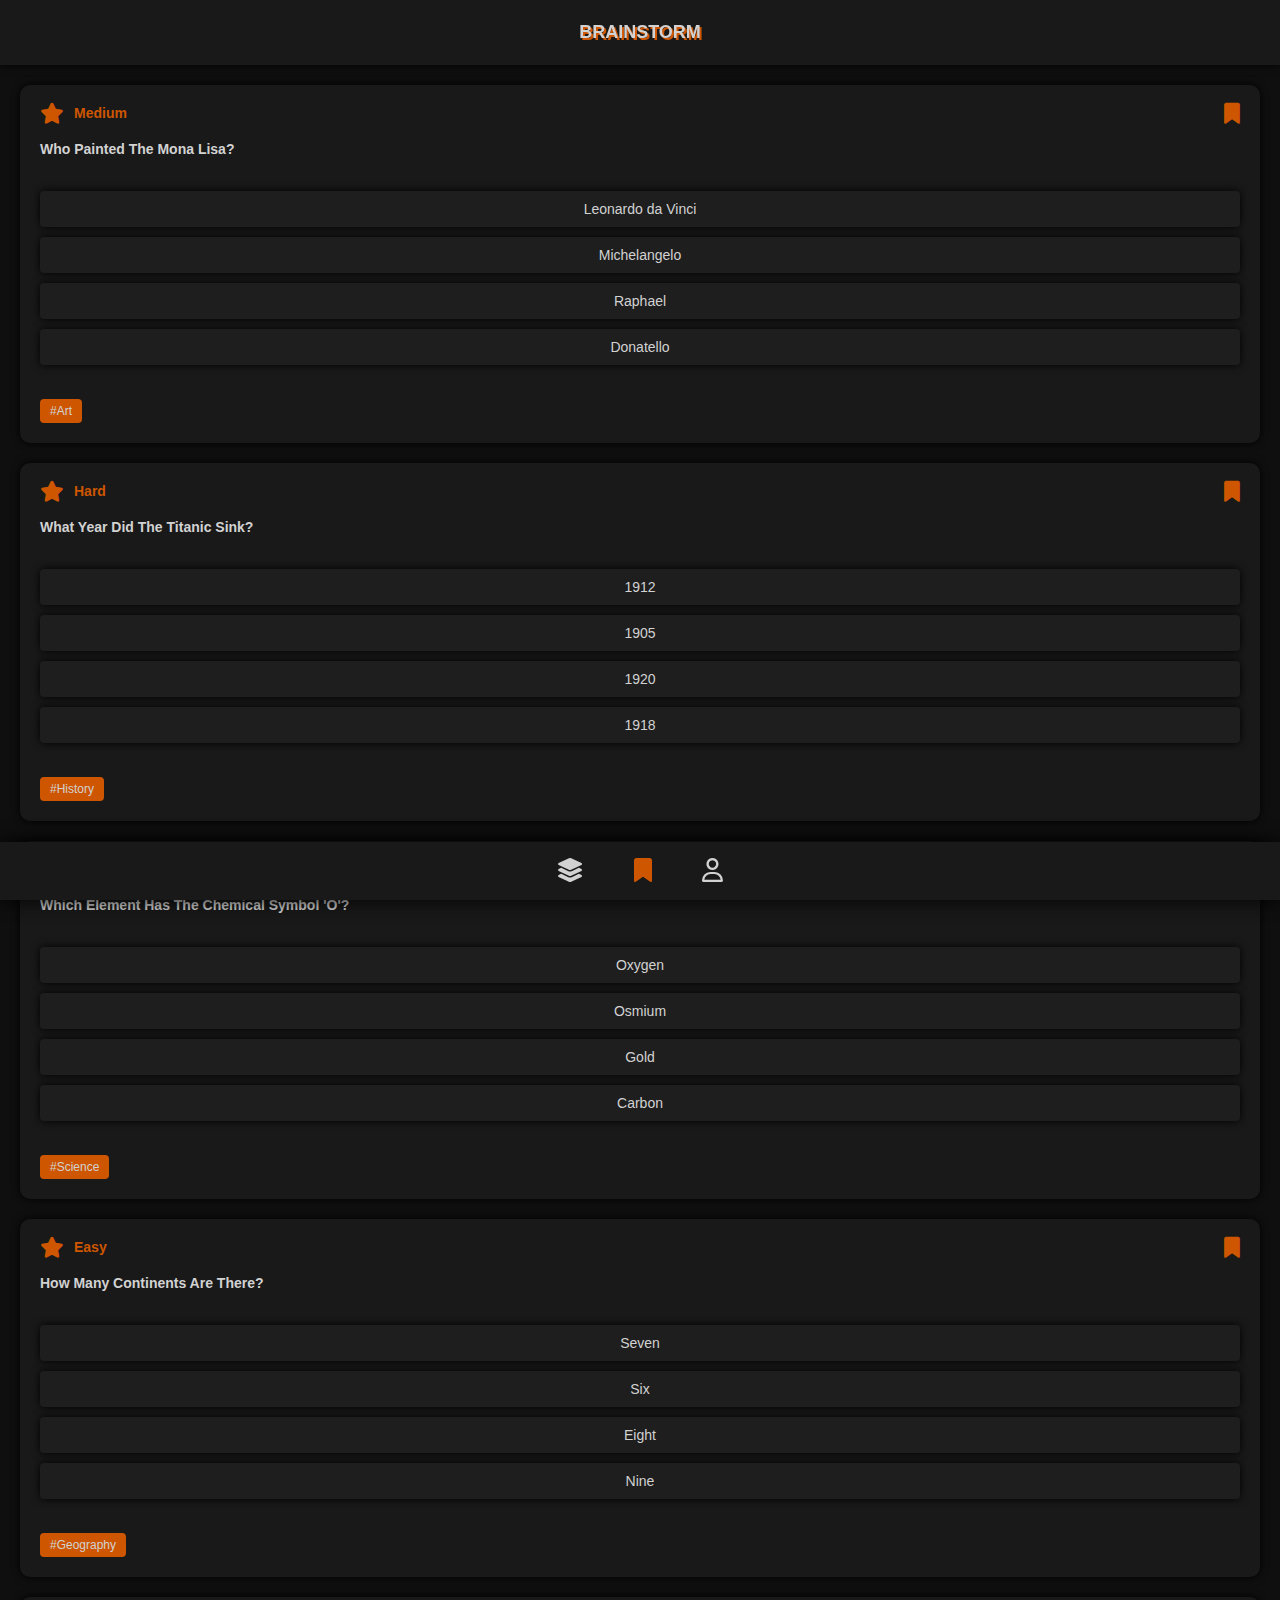
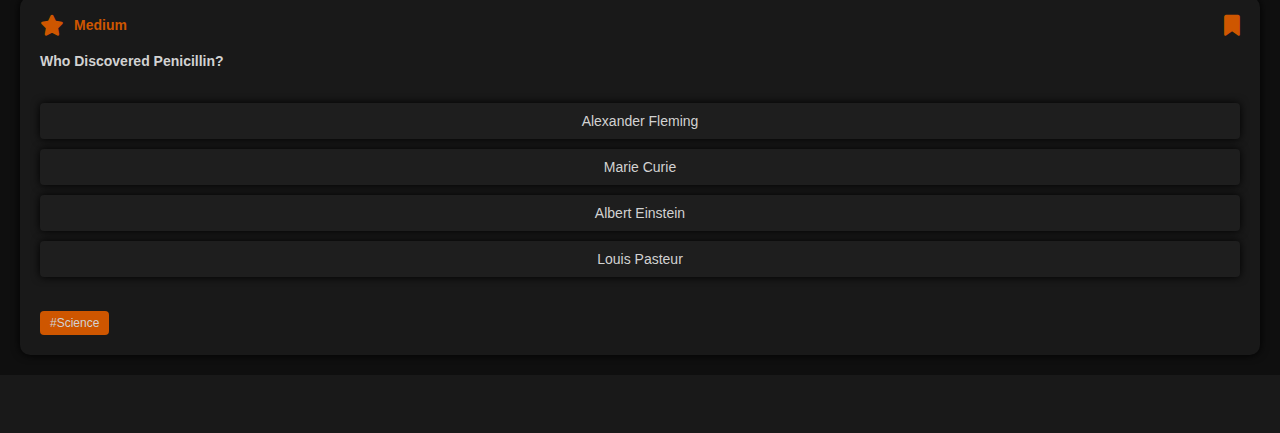
==== commit 56c1b8b6: "Updated Profile HTML" ====
--- a/bookmarks.html
+++ b/bookmarks.html
@@ -1,38 +1,136 @@
 <!DOCTYPE html>
 <html lang="en">
-  <head>
-    <meta charset="UTF-8" />
-    <meta name="viewport" content="width=device-width, initial-scale=1.0" />
-    <link
-      href="https://cdnjs.cloudflare.com/ajax/libs/font-awesome/6.5.0/css/all.min.css"
-      rel="stylesheet"
-    />
-    <link rel="stylesheet" href="./styles.css" />
-    <title>Brainstorm</title>
-  </head>
 
-  <body>
-    <header>
-      <h1>Brainstorm</h1>
-    </header>
-    <main></main>
-    <footer>
-      <nav>
-        <a href="./index.html">
-          <i
-            class="fa-solid fa-layer-group fa-xl"
-            style="color: var(--light)"
-          >
-          </i>
-        </a>
-        <a>
-          <i class="fa-solid fa-bookmark fa-xl" style="color: var(--primary-color)"></i>
-        </a>
-        <a href="./profile.html">
-          <i class="fa-regular fa-user fa-xl" style="color: var(--light)"></i>
-        </a>
-      </nav>
-    </footer>
-  </body>
-  <script src="./bookmark.js"></script>
-</html>
+<head>
+  <meta charset="UTF-8" />
+  <meta name="viewport" content="width=device-width, initial-scale=1.0" />
+  <link href="https://cdnjs.cloudflare.com/ajax/libs/font-awesome/6.5.0/css/all.min.css" rel="stylesheet" />
+  <link rel="stylesheet" href="./styles.css" />
+  <title>Brainstorm</title>
+</head>
+<body>
+  <header role="heading">
+    <h1>Brainstorm</h1>
+  </header>
+  <main role="main">
+   
+    <section class="card">
+      <p class="card-bookmark-button">
+        <i class="fa-solid fa-bookmark fa-xl bookmark" alt="Bookmark Button" role="button" aria-label="Bookmark Question" aria-pressed="false"></i>
+      </p>
+      <div class="card-title-wrapper" aria-label="Difficulty Level">
+        <i class="fa-solid fa-star fa-xl thumbnail" aria-hidden="true"></i>
+        <h2 class="card-difficulty">Medium</h2>
+      </div>
+      <h2 class="card-title">Who painted the Mona Lisa?</h2>
+      <ul class="card-answers">
+        <li role="button" class="answer" aria-label="Answer 1">Leonardo da Vinci</li>
+        <li role="button" class="answer" aria-label="Answer 2">Michelangelo</li>
+        <li role="button" class="answer" aria-label="Answer 3">Raphael</li>
+        <li role="button" class="answer" aria-label="Answer 4">Donatello</li>
+      </ul>
+      <div class="tags-wrapper" aria-label="Tags">
+        <p class="tag">#Art</p>
+      </div>
+      <p class="correct-answer">Leonardo da Vinci</p>
+    </section>
+    
+    <section class="card">
+      <p class="card-bookmark-button">
+        <i class="fa-solid fa-bookmark fa-xl bookmark" alt="Bookmark Button" role="button" aria-label="Bookmark Question" aria-pressed="false"></i>
+      </p>
+      <div class="card-title-wrapper" aria-label="Difficulty Level">
+        <i class="fa-solid fa-star fa-xl thumbnail" aria-hidden="true"></i>
+        <h2 class="card-difficulty">Hard</h2>
+      </div>
+      <h2 class="card-title">What year did the Titanic sink?</h2>
+      <ul class="card-answers">
+        <li role="button" class="answer" aria-label="Answer 1">1912</li>
+        <li role="button" class="answer" aria-label="Answer 2">1905</li>
+        <li role="button" class="answer" aria-label="Answer 3">1920</li>
+        <li role="button" class="answer" aria-label="Answer 4">1918</li>
+      </ul>
+      <div class="tags-wrapper" aria-label="Tags">
+        <p class="tag">#History</p>
+      </div>
+      <p class="correct-answer">1912</p>
+    </section>
+    
+    <section class="card">
+      <p class="card-bookmark-button">
+        <i class="fa-solid fa-bookmark fa-xl bookmark" alt="Bookmark Button" role="button" aria-label="Bookmark Question" aria-pressed="false"></i>
+      </p>
+      <div class="card-title-wrapper" aria-label="Difficulty Level">
+        <i class="fa-solid fa-star fa-xl thumbnail" aria-hidden="true"></i>
+        <h2 class="card-difficulty">Medium</h2>
+      </div>
+      <h2 class="card-title">Which element has the chemical symbol 'O'?</h2>
+      <ul class="card-answers">
+        <li role="button" class="answer" aria-label="Answer 1">Oxygen</li>
+        <li role="button" class="answer" aria-label="Answer 2">Osmium</li>
+        <li role="button" class="answer" aria-label="Answer 3">Gold</li>
+        <li role="button" class="answer" aria-label="Answer 4">Carbon</li>
+      </ul>
+      <div class="tags-wrapper" aria-label="Tags">
+        <p class="tag">#Science</p>
+      </div>
+      <p class="correct-answer">Oxygen</p>
+    </section>
+    
+    <section class="card">
+      <p class="card-bookmark-button">
+        <i class="fa-solid fa-bookmark fa-xl bookmark" alt="Bookmark Button" role="button" aria-label="Bookmark Question" aria-pressed="false"></i>
+      </p>
+      <div class="card-title-wrapper" aria-label="Difficulty Level">
+        <i class="fa-solid fa-star fa-xl thumbnail" aria-hidden="true"></i>
+        <h2 class="card-difficulty">Easy</h2>
+      </div>
+      <h2 class="card-title">How many continents are there?</h2>
+      <ul class="card-answers">
+        <li role="button" class="answer" aria-label="Answer 1">Seven</li>
+        <li role="button" class="answer" aria-label="Answer 2">Six</li>
+        <li role="button" class="answer" aria-label="Answer 3">Eight</li>
+        <li role="button" class="answer" aria-label="Answer 4">Nine</li>
+      </ul>
+      <div class="tags-wrapper" aria-label="Tags">
+        <p class="tag">#Geography</p>
+      </div>
+      <p class="correct-answer">Seven</p>
+    </section>
+    
+    <section class="card">
+      <p class="card-bookmark-button">
+        <i class="fa-solid fa-bookmark fa-xl bookmark" alt="Bookmark Button" role="button" aria-label="Bookmark Question" aria-pressed="false"></i>
+      </p>
+      <div class="card-title-wrapper" aria-label="Difficulty Level">
+        <i class="fa-solid fa-star fa-xl thumbnail" aria-hidden="true"></i>
+        <h2 class="card-difficulty">Medium</h2>
+      </div>
+      <h2 class="card-title">Who discovered penicillin?</h2>
+      <ul class="card-answers">
+        <li role="button" class="answer" aria-label="Answer 1">Alexander Fleming</li>
+        <li role="button" class="answer" aria-label="Answer 2">Marie Curie</li>
+        <li role="button" class="answer" aria-label="Answer 3">Albert Einstein</li>
+        <li role="button" class="answer" aria-label="Answer 4">Louis Pasteur</li>
+      </ul>
+      <div class="tags-wrapper" aria-label="Tags">
+        <p class="tag">#Science</p>
+      </div>
+      <p class="correct-answer">Alexander Fleming</p>
+    </section>    
+  </main>
+  <footer>
+    <nav role="navigation" aria-label="Main Navigation">
+      <a href="./index.html" aria-label="Home" aria-pressed="true">
+        <i class="fa-solid fa-layer-group fa-xl" style="color: var(--light)"></i>
+      </a>
+      <a aria-label="Bookmarks">
+        <i class="fa-solid fa-bookmark fa-xl" style="color: var(--primary-color)"></i>
+      </a>
+      <a href="./profile.html" aria-label="Profile">
+        <i class="fa-regular fa-user fa-xl" style="color: var(--light)"></i>
+      </a>
+    </nav>
+  </footer>
+</body>
+</html>--- a/styles.css
+++ b/styles.css
@@ -3,3 +3,4 @@
 @import "./components/header.css";
 @import "./components/card.css";
 @import "./components/footer.css";
+@import "./components/profile.css";
